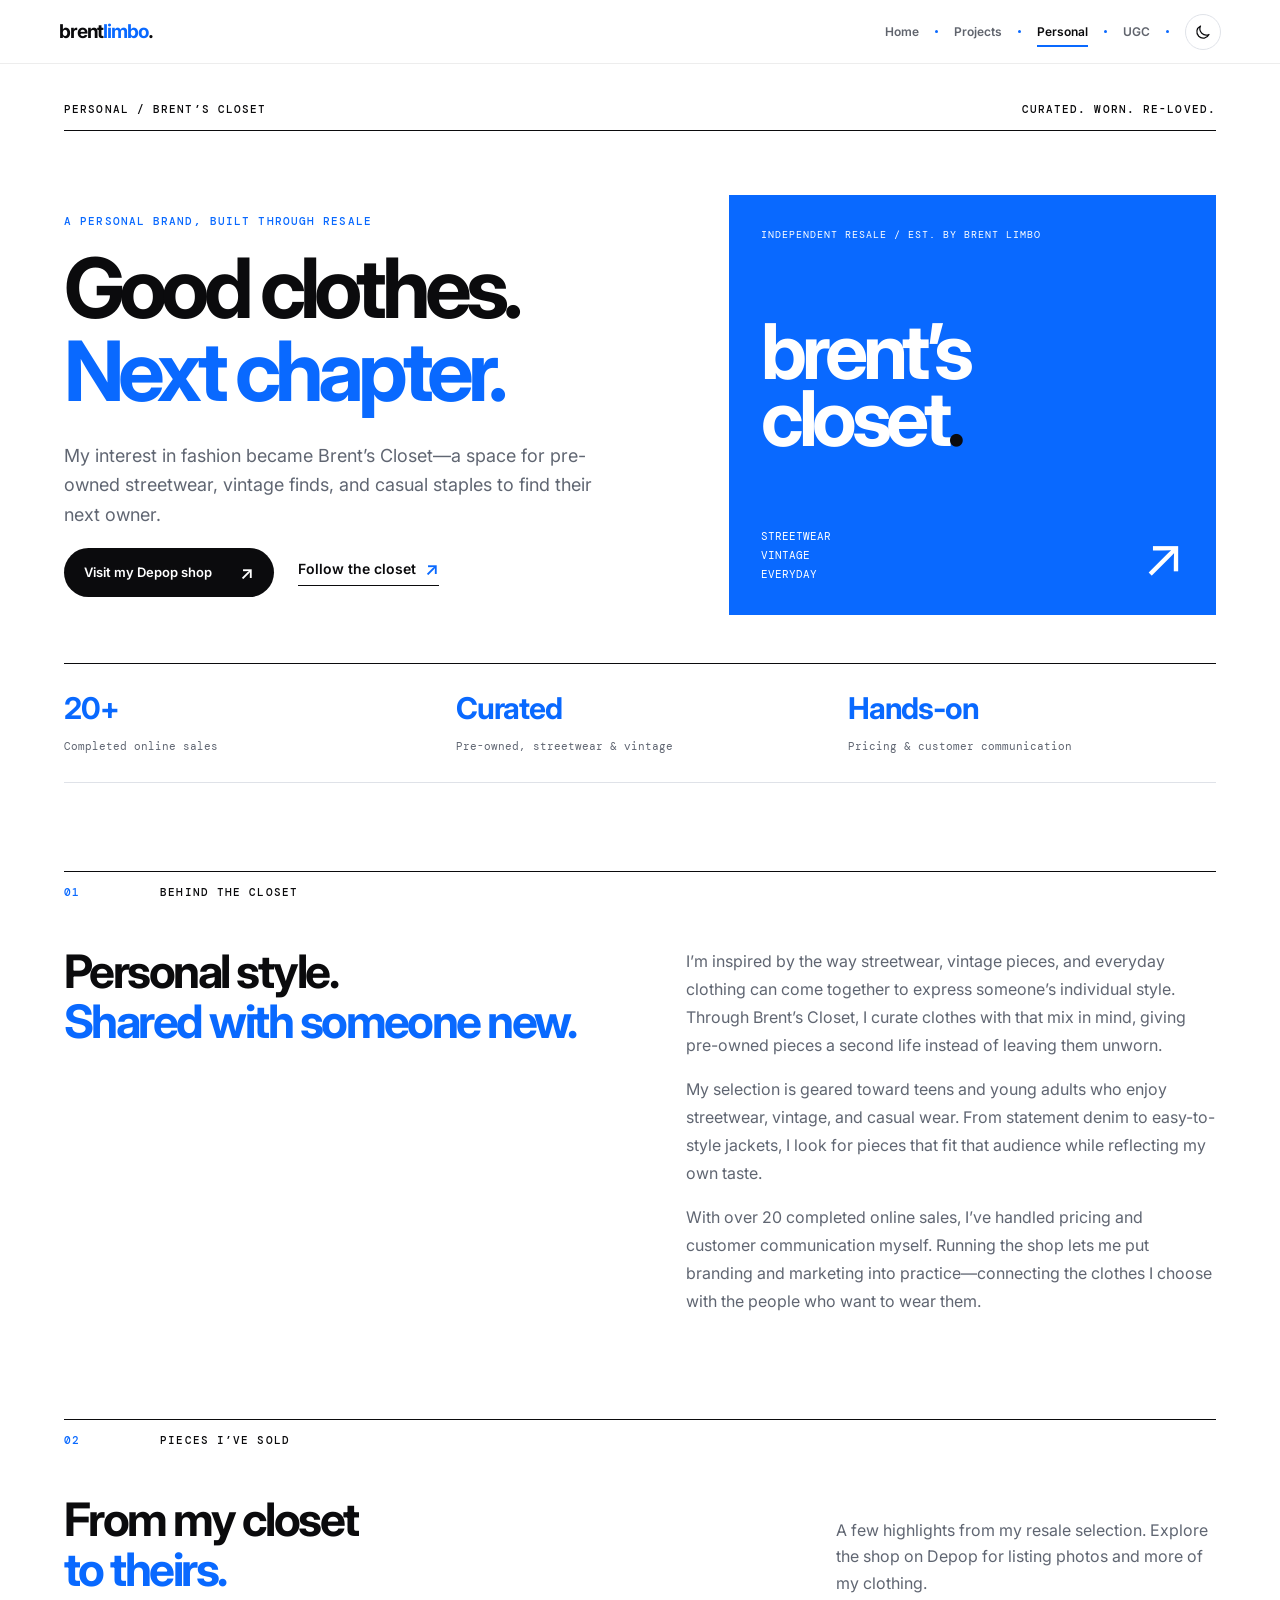
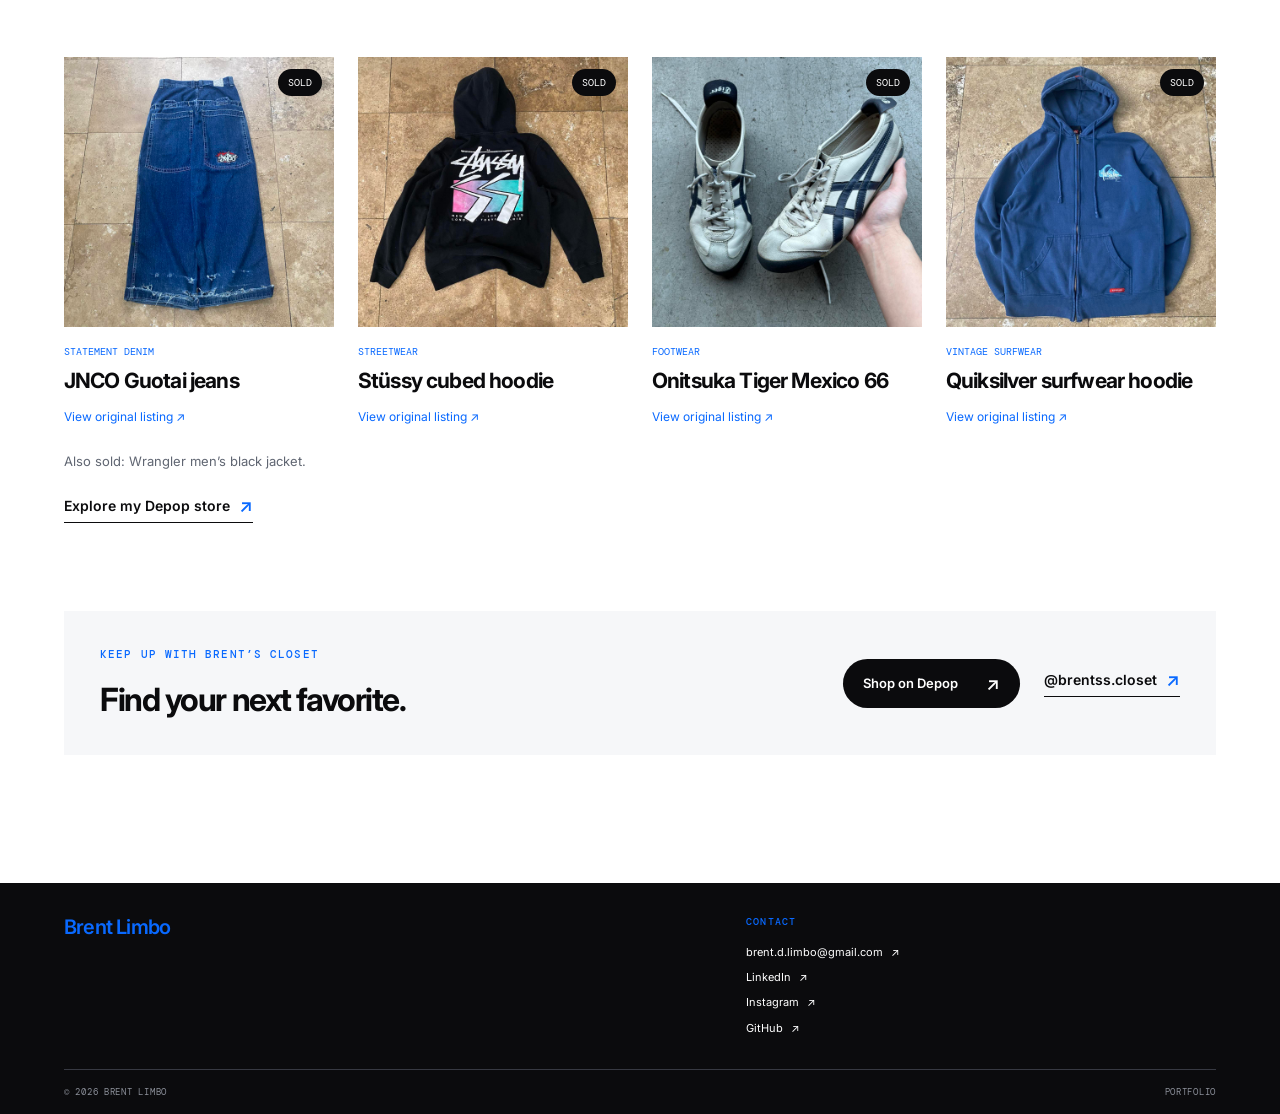
==== personal.html @ 292d1284 "Add Personal page showcasing Brents Closet resale brand" ====
<!doctype html>
<html lang="en">
<head>
<script src="theme.js"></script>
<meta charset="UTF-8" /><meta name="viewport" content="width=device-width, initial-scale=1.0" />
<title>Personal — Brent Limbo</title>
<meta name="description" content="Brent’s Closet: a personal resale brand curating pre-owned streetwear, vintage finds, and everyday clothing on Depop." />
<link rel="icon" type="image/png" href="assets/bl-icon-v2.png" />
<link rel="preconnect" href="https://fonts.googleapis.com" /><link rel="preconnect" href="https://fonts.gstatic.com" crossorigin />
<link href="https://fonts.googleapis.com/css2?family=DM+Mono:wght@400;500&family=Inter:wght@400;500;600;700;800&display=swap" rel="stylesheet" />
<link rel="stylesheet" href="styles.css?v=featured-projects-1" />
<link rel="stylesheet" href="personal.css?v=1" />
<link rel="stylesheet" href="theme.css?v=personal-nav-1" />
</head>
<body>
<header class="site-header"><a class="wordmark" href="index.html">brent<span>limbo</span>.</a><nav aria-label="Main navigation"><a href="index.html">Home</a><span class="nav-dot" aria-hidden="true"></span><a href="projects.html">Projects</a><span class="nav-dot" aria-hidden="true"></span><a class="active" aria-current="page" href="personal.html">Personal</a><span class="nav-dot" aria-hidden="true"></span><a href="ugc.html">UGC</a></nav><span class="nav-dot theme-separator" aria-hidden="true"></span><button class="theme-toggle" type="button" aria-label="Switch to dark mode" title="Switch to dark mode"><svg class="theme-moon" viewBox="0 0 24 24" aria-hidden="true"><path d="M20 15.3A8.5 8.5 0 0 1 8.7 4a8.5 8.5 0 1 0 11.3 11.3Z"/></svg><svg class="theme-sun" viewBox="0 0 24 24" aria-hidden="true"><circle cx="12" cy="12" r="4"/><path d="M12 2v2m0 16v2M2 12h2m16 0h2M5 5l1.4 1.4m11.2 11.2L19 19M5 19l1.4-1.4M17.6 6.4 19 5"/></svg></button></header>
<main>
<section class="closet-hero page-shell">
<div class="hero-topline"><span>Personal / Brent’s Closet</span><span>Curated. Worn. Re-loved.</span></div>
<div class="closet-intro">
<div><p class="eyebrow">A personal brand, built through resale</p><h1>Good clothes.<br /><em>Next chapter.</em></h1><p class="closet-lead">My interest in fashion became Brent’s Closet—a space for pre-owned streetwear, vintage finds, and casual staples to find their next owner.</p><div class="closet-actions"><a class="button" href="https://www.depop.com/brents_closet/" target="_blank" rel="noopener">Visit my Depop shop <span aria-hidden="true">↗︎</span></a><a class="text-link" href="https://www.instagram.com/brentss.closet/" target="_blank" rel="noopener">Follow the closet <span aria-hidden="true">↗︎</span></a></div></div>
<a class="closet-brand" href="https://www.depop.com/brents_closet/" target="_blank" rel="noopener" aria-label="Explore Brent’s Closet on Depop (opens in a new tab)"><span class="closet-label">Independent resale / Est. by Brent Limbo</span><strong>brent’s<br />closet<span>.</span></strong><div class="brand-bottom"><span>Streetwear<br />Vintage<br />Everyday</span><span class="brand-arrow" aria-hidden="true">↗︎</span></div></a>
</div>
<div class="closet-facts"><div><strong>20+</strong><span>Completed online sales</span></div><div><strong>Curated</strong><span>Pre-owned, streetwear &amp; vintage</span></div><div><strong>Hands-on</strong><span>Pricing &amp; customer communication</span></div></div>
</section>
<section class="closet-story page-shell">
<div class="section-label"><span>01</span> Behind the closet</div>
<div class="story-grid"><h2>Personal style.<br /><em>Shared with someone new.</em></h2><div><p>I’m inspired by the way streetwear, vintage pieces, and everyday clothing can come together to express someone’s individual style. Through Brent’s Closet, I curate clothes with that mix in mind, giving pre-owned pieces a second life instead of leaving them unworn.</p><p>My selection is geared toward teens and young adults who enjoy streetwear, vintage, and casual wear. From statement denim to easy-to-style jackets, I look for pieces that fit that audience while reflecting my own taste.</p><p>With over 20 completed online sales, I’ve handled pricing and customer communication myself. Running the shop lets me put branding and marketing into practice—connecting the clothes I choose with the people who want to wear them.</p></div></div>
</section>
<section class="closet-archive page-shell">
<div class="section-label"><span>02</span> Pieces I’ve sold</div>
<div class="archive-heading"><h2>From my closet<br /><em>to theirs.</em></h2><p>A few highlights from my resale selection. Explore the shop on Depop for listing photos and more of my clothing.</p></div>
<div class="sold-gallery">
<a class="sold-card" href="https://www.depop.com/products/brents_clouet-navy-and-red-jnco-guotai-890e/" target="_blank" rel="noopener"><div class="sold-photo"><img src="assets/personal/jnco.jpg" alt="JNCO Guotai jeans from my Depop listing" loading="lazy" width="1280" height="1280" /><span class="sold-tag">Sold</span></div><span class="home-category">Statement denim</span><h3>JNCO Guotai jeans</h3><span class="sold-view">View original listing ↗︎</span></a>
<a class="sold-card" href="https://www.depop.com/products/brents_closet-black-stussy-cubed-hoodie-fits/" target="_blank" rel="noopener"><div class="sold-photo"><img src="assets/personal/stussy.jpg" alt="Stüssy cubed hoodie from my Depop listing" loading="lazy" width="1280" height="1280" /><span class="sold-tag">Sold</span></div><span class="home-category">Streetwear</span><h3>Stüssy cubed hoodie</h3><span class="sold-view">View original listing ↗︎</span></a>
<a class="sold-card" href="https://www.depop.com/products/brentf_closet-vintage-y2k-90s-white-and-a766/" target="_blank" rel="noopener"><div class="sold-photo"><img src="assets/personal/onitsuka.jpg" alt="Onitsuka Tiger Mexico 66 from my Depop listing" loading="lazy" width="1280" height="1280" /><span class="sold-tag">Sold</span></div><span class="home-category">Footwear</span><h3>Onitsuka Tiger Mexico 66</h3><span class="sold-view">View original listing ↗︎</span></a>
<a class="sold-card" href="https://www.depop.com/products/brents_closet-vintage-surfwear-quicksliver-hoodie-super-5022/" target="_blank" rel="noopener"><div class="sold-photo"><img src="assets/personal/quiksilver.jpg" alt="Quiksilver surfwear hoodie from my Depop listing" loading="lazy" width="1280" height="1280" /><span class="sold-tag">Sold</span></div><span class="home-category">Vintage surfwear</span><h3>Quiksilver surfwear hoodie</h3><span class="sold-view">View original listing ↗︎</span></a>
</div>
<p class="archive-extra">Also sold: Wrangler men’s black jacket.</p>
<a class="text-link archive-link" href="https://www.depop.com/brents_closet/" target="_blank" rel="noopener">Explore my Depop store <span aria-hidden="true">↗︎</span></a>
</section>
<section class="closet-social page-shell"><div><p class="eyebrow">Keep up with Brent’s Closet</p><h2>Find your next favorite.</h2></div><div class="closet-actions"><a class="button" href="https://www.depop.com/brents_closet/" target="_blank" rel="noopener">Shop on Depop <span aria-hidden="true">↗︎</span></a><a class="text-link" href="https://www.instagram.com/brentss.closet/" target="_blank" rel="noopener">@brentss.closet <span aria-hidden="true">↗︎</span></a></div></section>
</main>
<footer id="contact" class="site-footer"><div class="page-shell footer-grid"><div><p class="footer-name">Brent Limbo</p></div><div class="footer-links"><h2 class="contact-heading">Contact</h2><a href="mailto:brent.d.limbo@gmail.com">brent.d.limbo@gmail.com <span>↗︎</span></a><a href="https://www.linkedin.com/in/brent-limbo-5539b5319/">LinkedIn <span>↗︎</span></a><a href="https://www.instagram.com/brent.3l/">Instagram <span>↗︎</span></a><a href="https://github.com/brentlimbo">GitHub <span>↗︎</span></a></div></div><div class="page-shell footer-bottom"><span>© 2026 Brent Limbo</span><span>Portfolio</span></div></footer>
<script src="script.js?v=header-4"></script>
</body>
</html>
---- styles.css ----
:root { --ink:#0b0b0d; --blue:#0969ff; --blue-deep:#063da6; --paper:#f6f7f9; --line:#dfe2e8; --muted:#606672; --mono:"DM Mono", monospace; --sans:Inter, Arial, sans-serif; }
* { box-sizing:border-box; } html { scroll-behavior:smooth; } body { margin:0; color:var(--ink); background:#fff; font-family:var(--sans); font-size:16px; } a { color:inherit; text-decoration:none; } .page-shell { width:min(1216px, calc(100% - 64px)); margin-inline:auto; }
.site-header { position:sticky; top:0; z-index:10; height:64px; padding-inline:clamp(28px,4.6vw,72px); display:flex; align-items:center; background:rgba(255,255,255,.9); backdrop-filter:blur(16px); border-bottom:1px solid rgba(11,11,13,.07); } .wordmark { font-size:19px; font-weight:700; letter-spacing:-1.1px; } .wordmark span { color:var(--blue); } nav { margin-left:auto; display:flex; gap:36px; } nav a { position:relative; font-size:12px; font-weight:600; color:#60646d; } nav a.active,nav a:hover { color:var(--ink); } nav a.active:after { content:""; position:absolute; height:2px; background:var(--blue); left:0; right:0; bottom:-8px; } .nav-contact { font-size:13px; font-weight:600; } .nav-contact span,.text-link span { color:var(--blue); font-size:18px; vertical-align:-1px; }
.hero { width:min(1440px, calc(100% - 128px)); display:grid; grid-template-columns:minmax(0,1fr) minmax(520px,620px); grid-template-rows:auto 1fr; column-gap:clamp(60px,7vw,120px); align-items:start; min-height:calc(100vh - 64px); padding-block:38px 54px; } .hero-topline { grid-column:1 / -1; display:flex; justify-content:space-between; padding-bottom:14px; border-bottom:1px solid var(--ink); color:var(--ink); font:500 11px/1.3 var(--mono); letter-spacing:.1em; text-transform:uppercase; } .hero-copy { padding-top:46px; } .eyebrow,.section-label { font:500 11px/1.3 var(--mono); letter-spacing:.1em; text-transform:uppercase; } .eyebrow { color:var(--blue); margin:0 0 18px; } h1,h2,h3,p { margin-top:0; } h1 { font-size:clamp(58px,8.1vw,116px); letter-spacing:-.085em; line-height:.9; margin-bottom:28px; } .hero h1 { font-size:clamp(66px,7vw,102px); margin-bottom:30px; } em { font-style:normal; color:var(--blue); } .hero-intro { max-width:510px; font-size:clamp(16px,1.25vw,18px); line-height:1.55; letter-spacing:-.025em; margin-bottom:30px; } .hero-links { display:flex; align-items:center; gap:30px; } .text-link { display:inline-flex; gap:9px; align-items:center; font-size:14px; font-weight:600; border-bottom:1px solid var(--ink); padding-bottom:6px; transition:color .2s,border .2s; } .text-link:hover { color:var(--blue); border-color:var(--blue); } .quiet-link { color:#666c77; font:500 10px var(--mono); text-transform:uppercase; letter-spacing:.09em; } .quiet-link span { font-size:15px; color:var(--blue); margin-left:4px; }
.portrait-placeholder { grid-column:2; grid-row:2; position:relative; width:100%; aspect-ratio:11 / 10; margin:46px 0 0; overflow:visible; background:#fff; box-shadow:none; } .portrait-placeholder img { width:100%; height:100%; object-fit:cover; object-position:center 44%; display:block; } .portrait-placeholder figcaption { display:block; margin-top:13px; padding:0; background:#fff; color:#666c77; font:10px/1.5 var(--mono); letter-spacing:.08em; text-transform:uppercase; }
.section { padding-block:128px; } .section-label { border-top:1px solid var(--ink); padding-top:13px; display:flex; gap:80px; margin-bottom:48px; } .section-label span { color:var(--blue); } .info-grid { display:grid; grid-template-columns:repeat(3,1fr); gap:24px; } .info-grid article { background:var(--paper); padding:32px; min-height:250px; transition:transform .3s,box-shadow .3s; } .info-grid article:hover { transform:translateY(-5px); box-shadow:0 16px 30px rgba(2,24,68,.08); } .metric { color:var(--blue); font:13px var(--mono); } .info-grid h2 { font-size:24px; letter-spacing:-.05em; margin:66px 0 10px; } .info-grid article>p:last-child { color:var(--muted); line-height:1.5; font-size:14px; }
.feature-tiles { display:grid; grid-template-columns:1fr 1fr; gap:16px; } .feature-tile { min-height:440px; padding:34px; position:relative; overflow:hidden; display:flex; flex-direction:column; color:#fff; transition:transform .35s,box-shadow .35s; } .feature-tile:hover { transform:scale(1.012); box-shadow:0 22px 40px rgba(2,24,68,.17); } .tile-projects { background:var(--ink); } .tile-projects:after { content:""; position:absolute; width:75%; aspect-ratio:1; background:var(--blue); border-radius:50%; filter:blur(4px); right:-20%; bottom:-45%; } .tile-ugc { background:var(--blue); } .tile-ugc:after { content:""; position:absolute; border:1px solid rgba(255,255,255,.4); width:67%; aspect-ratio:1; border-radius:50%; right:-8%; bottom:-18%; } .tile-kicker { font:11px var(--mono); letter-spacing:.1em; } .feature-tile h2 { font-size:clamp(48px,5vw,70px); letter-spacing:-.08em; margin:auto 0 14px; z-index:1; } .feature-tile p { max-width:230px; font-size:14px; line-height:1.45; z-index:1; } .circle-arrow { position:absolute; top:30px; right:30px; border:1px solid rgba(255,255,255,.6); height:42px; width:42px; display:grid; place-items:center; border-radius:50%; font-size:20px; }
.site-footer { margin-top:128px; background:var(--ink); color:#fff; padding:88px 0 24px; } .footer-grid { display:grid; grid-template-columns:1.4fr 1fr; gap:40px; } .site-footer .eyebrow { color:#80acff; } .site-footer h2 { font-size:clamp(40px,5vw,72px); line-height:.94; letter-spacing:-.07em; margin:0; } .footer-links { border-top:1px solid #373942; } .footer-links a { display:flex; justify-content:space-between; align-items:center; padding:17px 0; border-bottom:1px solid #373942; font-size:14px; transition:color .2s; } .footer-links a:hover { color:#80acff; } .footer-bottom { margin-top:72px; padding-top:18px; border-top:1px solid #373942; color:#8c909a; display:flex; justify-content:space-between; font:10px var(--mono); text-transform:uppercase; letter-spacing:.08em; }
/* Projects page */ .page-intro { padding:120px 0 90px; max-width:1216px; } .page-intro h1 { margin-bottom:30px; } .page-intro>p:last-child { max-width:510px; font-size:19px; line-height:1.5; color:var(--muted); letter-spacing:-.025em; } .projects-section { padding-bottom:120px; } .project-grid { display:grid; grid-template-columns:1fr 1fr; gap:54px 22px; } .project-card.wide-card { grid-column:1/-1; } .project-image { min-height:390px; display:flex; flex-direction:column; position:relative; overflow:hidden; padding:26px; color:#fff; transition:transform .4s; } .project-card:hover .project-image { transform:scale(1.015); } .project-image span { font:11px var(--mono); letter-spacing:.1em; } .project-image strong { font-size:clamp(38px,4vw,67px); letter-spacing:-.08em; line-height:.85; margin:auto 0 0; } .project-image i { position:absolute; top:26px; right:26px; font-style:normal; font-size:30px; } .image-blue { background:linear-gradient(135deg,#0455e5,#00a1fc); } .image-blue:after { content:""; position:absolute; width:58%; aspect-ratio:1; border-radius:50%; border:1px solid rgba(255,255,255,.4); right:7%; top:15%; } .image-dark { background:#111217; } .image-dark:after { content:""; position:absolute; height:260px; width:50%; background:var(--blue); transform:rotate(28deg); right:15%; top:14%; } .image-paper { background:#e9e4dc; color:var(--ink); } .image-paper:after { content:""; position:absolute; width:130%; height:40%; background:var(--blue); bottom:18%; left:-12%; transform:rotate(-11deg); } .project-image>* { z-index:1; } .project-meta { display:flex; justify-content:space-between; gap:25px; padding-top:18px; } .project-meta h2 { margin-bottom:8px; font-size:21px; letter-spacing:-.045em; } .project-meta p { color:var(--muted); font-size:14px; line-height:1.5; max-width:510px; margin-bottom:0; } .project-meta .text-link { white-space:nowrap; align-self:start; }
.academic-section { background:var(--paper); padding:110px 0; } .academic-list { border-top:1px solid var(--ink); } .academic-list article { display:grid; grid-template-columns:60px 1.1fr 1fr 30px; gap:20px; align-items:center; padding:28px 0; border-bottom:1px solid #c8ccd5; transition:padding .25s,color .25s; } .academic-list article:hover { padding-inline:12px; color:var(--blue); } .academic-list span,.academic-list p { font:11px var(--mono); letter-spacing:.03em; } .academic-list h2 { font-size:18px; letter-spacing:-.04em; margin:0 0 6px; } .academic-list div p { color:var(--muted); margin:0; } .academic-list>article>p { font-family:var(--sans); font-size:13px; line-height:1.4; margin:0; } .academic-list a { font-size:24px; text-align:right; }
/* UGC page */ .ugc-hero { display:grid; grid-template-columns:1fr 1fr; gap:50px; padding:125px 0 120px; background:radial-gradient(circle at 78% 45%,#dceaff 0,transparent 28%); } .ugc-intro { align-self:end; padding-bottom:18px; } .ugc-intro p { font-size:clamp(20px,2vw,29px); letter-spacing:-.045em; line-height:1.3; max-width:505px; } .button { display:inline-flex; align-items:center; gap:28px; background:var(--ink); color:#fff; border-radius:999px; padding:14px 20px; font-size:13px; font-weight:600; margin-top:20px; transition:background .2s,transform .2s; } .button:hover { background:var(--blue); transform:translateY(-2px); } .button span { font-size:18px; } .creator-about { display:grid; grid-template-columns:1.1fr 1fr; gap:10%; padding:105px 0; } .creator-copy h2 { font-size:clamp(39px,4.4vw,65px); line-height:.97; letter-spacing:-.07em; margin:22px 0 28px; } .creator-copy>p:last-child { font-size:16px; color:var(--muted); max-width:500px; line-height:1.6; } .creator-values { border-top:1px solid var(--ink); } .creator-values div { display:grid; grid-template-columns:45px 1fr 1.3fr; gap:15px; align-items:baseline; padding:22px 0; border-bottom:1px solid var(--line); } .creator-values span { color:var(--blue); font:11px var(--mono); } .creator-values h3 { font-size:18px; letter-spacing:-.04em; margin:0; } .creator-values p { font-size:13px; line-height:1.4; color:var(--muted); margin:0; }.social-band { background:var(--blue); color:#fff; padding:78px 0; } .social-band .eyebrow { color:#cfe0ff; } .social-inner { display:flex; justify-content:space-between; align-items:center; gap:40px; } .social-band h2 { font-size:clamp(39px,5vw,70px); line-height:.9; letter-spacing:-.08em; margin:0; } .social-band em { color:#fff; } .instagram-link { min-width:min(100%,405px); background:#fff; color:var(--ink); display:flex; align-items:center; gap:17px; padding:16px; transition:transform .25s; } .instagram-link:hover { transform:translateY(-4px); } .instagram-link small { display:block; color:var(--muted); font:10px var(--mono); text-transform:uppercase; margin-bottom:5px; } .instagram-link b { margin-left:auto; color:var(--blue); font-size:22px; }.instagram-icon { height:39px;width:39px;border:2px solid var(--ink);border-radius:11px;position:relative; }.instagram-icon:before { content:""; position:absolute; width:12px;height:12px; border:2px solid var(--ink);border-radius:50%;left:11px;top:11px; }.instagram-icon:after { content:""; position:absolute; width:4px;height:4px;background:var(--ink);border-radius:50%;right:6px;top:6px; }.video-section { padding-top:122px; }.video-note { color:var(--muted); font-size:14px; margin:-25px 0 36px 140px; }.video-grid { display:grid; grid-template-columns:repeat(3,1fr); gap:17px; }.video-card { min-height:370px; position:relative; color:#fff; padding:20px; display:flex; flex-direction:column; overflow:hidden; transition:transform .3s, box-shadow .3s; }.video-card:hover { transform:translateY(-7px); box-shadow:0 17px 27px rgba(1,28,84,.2); }.video-card>span { font:11px var(--mono); }.video-card p { margin-top:auto; font-size:14px; }.video-one { background:linear-gradient(145deg,#033dbe,#00a3ed); }.video-two { background:linear-gradient(145deg,#0b0c10 15%,#535862); }.video-three { background:linear-gradient(145deg,#2463e8,#92bbff); }.video-card:after { content:""; position:absolute; width:150%;height:43%; background:rgba(255,255,255,.2); transform:rotate(-42deg); left:-36%;bottom:-2%; }.play { position:absolute; top:50%;left:50%; transform:translate(-50%,-50%); width:58px;height:58px;border-radius:50%;border:1px solid #fff;display:grid;place-items:center;padding-left:3px; }.video-card>* { z-index:1; }
/* Additional info: full group photo on the left, compact cards on the right. */
.info-layout { display:grid; grid-template-columns:minmax(0,1.1fr) minmax(0,1fr); gap:28px; align-items:center; }
.info-photo { margin:0; }
.info-photo img { display:block; width:100%; height:auto; border-radius:2px; }
.info-section .info-grid { grid-template-columns:1fr; gap:14px; }
.info-section .info-grid article { min-height:0; padding:24px 28px; display:grid; grid-template-columns:28px minmax(0,1fr); column-gap:16px; }
.info-section .info-grid .metric { grid-column:1; grid-row:1 / 3; margin:4px 0 0; }
.info-section .info-grid h2 { grid-column:2; margin:0 0 9px; font-size:22px; }
.info-section .info-grid article>p:last-child { grid-column:2; margin:0; line-height:1.6; }
@media (max-width:850px) { .info-layout { grid-template-columns:1fr; gap:24px; } .info-photo { max-width:600px; width:100%; margin-inline:auto; } }
/* Shared contact footer. */
.site-footer#contact { padding:32px 0 16px; }
.site-footer .footer-grid { gap:24px; }
.site-footer .footer-links a { justify-content:flex-start; gap:8px; width:fit-content; padding:5px 0; min-height:24px; border-bottom:0; font-size:11px; line-height:1.4; }
.site-footer .footer-bottom { margin-top:28px; padding-top:16px; font-size:9px; }
.site-footer h2.contact-heading { padding-bottom:12px; }
.footer-name { color:var(--blue); margin:0; font-size:20px; font-weight:600; letter-spacing:-.04em; line-height:1.2; }
.site-footer .contact-heading { color:var(--blue); font:500 10px/1.3 var(--mono); letter-spacing:.12em; text-transform:uppercase; margin:0; padding-bottom:12px; border-bottom:0; }
@media (max-width:720px) { .site-footer .footer-links a { min-height:36px; font-size:12px; } }
.footer-contact { min-width:0; }
.site-footer .footer-links { border-top:0; }
/* Photography uses uncropped images inside a consistent gallery frame. */
.photography-heading { display:flex; align-items:baseline; justify-content:space-between; gap:24px; margin-bottom:40px; }
.photography-heading h2 { font-size:clamp(36px,4.5vw,64px); letter-spacing:-.06em; line-height:1.05; margin:0; }
.photography-heading p { font-size:14px; color:var(--muted); line-height:1.6; margin:0; }
.photography-grid { display:grid; grid-template-columns:repeat(3,minmax(0,1fr)); gap:40px 24px; }
.photography-grid figure { margin:0; min-width:0; }
.photography-grid .photo-frame { display:flex; align-items:center; justify-content:center; aspect-ratio:3 / 4; background:var(--paper); }
.photography-grid img { display:block; width:100%; height:100%; object-fit:contain; }
.photography-grid figcaption { margin-top:13px; font:10px/1.6 var(--mono); letter-spacing:.06em; text-transform:uppercase; color:var(--muted); }
@media (max-width:900px) { .photography-grid { grid-template-columns:repeat(2,minmax(0,1fr)); } .photography-heading { flex-direction:column; gap:16px; } }
@media (max-width:540px) { .photography-grid { grid-template-columns:1fr; gap:32px; } .photography-grid .photo-frame { aspect-ratio:auto; background:transparent; } .photography-grid img { height:auto; } }
/* One shared content width keeps section rules aligned on every page. */
:root { --content-width:min(1440px, calc(100% - 128px)); }
.page-shell.page-shell { width:var(--content-width); max-width:1440px; }
.info-photo figcaption { margin-top:13px; color:#666c77; background:#fff; font:10px/1.5 var(--mono); letter-spacing:.08em; text-transform:uppercase; }
.work-heading { display:flex; align-items:flex-end; justify-content:space-between; gap:32px; margin:0 0 48px; }
.work-heading h2 { position:relative; font-size:clamp(56px,7.5vw,108px); line-height:.96; letter-spacing:-.075em; margin:0; padding-right:90px; }
.work-heading h2>span { position:absolute; right:0; bottom:0; color:var(--blue); font-weight:400; }
.work-heading>.text-link { flex-shrink:0; margin-bottom:8px; }
.work-previews { display:grid; grid-template-columns:repeat(3,minmax(0,1fr)); gap:24px; }
.work-preview { min-width:0; display:block; }
.preview-art { position:relative; isolation:isolate; overflow:hidden; aspect-ratio:4 / 3; padding:24px; display:flex; flex-direction:column; justify-content:space-between; transition:transform .3s,box-shadow .3s; }
.preview-art>span:first-child { font:10px var(--mono); letter-spacing:.08em; }
.preview-art strong { font-size:clamp(80px,11vw,160px); letter-spacing:-.09em; line-height:.8; }
.preview-art:after { content:""; position:absolute; z-index:-1; width:75%; aspect-ratio:1; border:1px solid currentColor; opacity:.22; border-radius:50%; right:-20%; bottom:-22%; }
.preview-arrow { position:absolute; right:24px; bottom:24px; font-size:28px; }
.preview-blue { background:var(--blue); color:#fff; }
.preview-black { background:var(--ink); color:#fff; }
.preview-light { background:#eaf1ff; color:var(--blue); }
.work-preview h3 { font-size:23px; letter-spacing:-.04em; margin:22px 0 10px; }
.work-preview p { color:var(--muted); font-size:14px; line-height:1.6; max-width:340px; margin-bottom:18px; }
.preview-link { color:var(--blue); font-size:13px; font-weight:600; }
.work-preview:hover .preview-art,.work-preview:focus-visible .preview-art { transform:translateY(-5px); box-shadow:0 16px 30px rgba(2,24,68,.12); }
.creator-banner { display:flex; align-items:center; justify-content:space-between; gap:32px; padding:48px 40px; margin-top:58px; background:var(--blue); color:#fff; transition:background .25s; }
.creator-banner h3 { font-size:clamp(34px,4.2vw,62px); line-height:1.05; letter-spacing:-.055em; margin:18px 0 18px; }
.creator-banner h3>span { white-space:nowrap; }
.creator-banner p { max-width:560px; margin:0; font-size:16px; line-height:1.5; }
.creator-banner-link { display:inline-flex; align-items:center; gap:20px; font-size:14px; font-weight:600; flex-shrink:0; background:#fff; color:#064ab8; padding:17px 24px; border-radius:999px; transition:transform .25s,box-shadow .25s; }
.creator-banner-link>span { font-size:22px; }
.creator-banner:hover { background:#075ce0; }
.creator-banner:hover .creator-banner-link { transform:translateY(-3px); box-shadow:0 8px 22px rgba(0,0,0,.15); }
.creator-banner:focus-visible { outline:3px solid var(--ink); outline-offset:5px; }
@media (min-width:721px) and (max-width:1050px) { .creator-banner { flex-direction:column; align-items:flex-start; } }
@media (min-width:721px) and (max-width:1050px) { :root { --content-width:min(100% - 80px, 900px); } }
@media (max-width:720px) { :root { --content-width:calc(100% - 40px); } .work-heading { align-items:flex-start; flex-direction:column; gap:24px; margin-bottom:32px; } .work-heading h2 { padding-right:60px; } .work-previews { grid-template-columns:1fr; gap:38px; } .preview-art strong { font-size:120px; } .creator-banner { flex-direction:column; align-items:flex-start; padding:28px; } }
.reveal { opacity:0; transform:translateY(22px); transition:opacity .7s ease,transform .7s ease; }.reveal.visible { opacity:1; transform:none; }
@media (prefers-reduced-motion:reduce) { *,*:before,*:after { scroll-behavior:auto!important; transition:none!important; } .reveal { opacity:1; transform:none; } }
@media (min-width:721px) and (max-width:1050px) { .hero { width:min(100% - 80px, 900px); grid-template-columns:minmax(0,1fr) minmax(360px,440px); column-gap:42px; } }
@media (max-width:720px) { .page-shell { width:min(100% - 40px, 1216px); }.site-header { height:60px; padding-inline:20px; }.wordmark { font-size:16px; } nav { gap:16px; } nav a,.nav-contact { font-size:12px; }.nav-contact { display:none; }.hero,.ugc-hero { width:min(100% - 40px, 1216px); grid-template-columns:1fr; grid-template-rows:auto auto auto; min-height:auto; padding-block:28px 72px; gap:0; }.hero-topline { grid-column:auto; font-size:9px; }.hero-topline span:last-child { display:none; }.hero-copy { padding-top:35px; }.hero h1 { margin-bottom:24px; }.hero-links { gap:20px; }.portrait-placeholder { grid-column:auto; grid-row:auto; width:100%; aspect-ratio:4 / 3; margin-top:42px; }.portrait-placeholder img { object-position:center; }.section { padding-block:78px; }.section-label { gap:31px; margin-bottom:30px; }.info-grid,.feature-tiles,.creator-about { grid-template-columns:1fr; }.info-grid { gap:12px; }.info-grid article { min-height:195px; }.info-grid h2 { margin-top:35px; }.feature-tile { min-height:315px; }.site-footer { margin-top:78px; padding-top:62px; }.footer-grid { grid-template-columns:1fr; }.footer-bottom { margin-top:46px; }.page-intro { padding:72px 0 65px; }.projects-section { padding-bottom:72px; }.project-grid { grid-template-columns:1fr; gap:42px; }.project-image { min-height:270px; }.academic-section { padding:70px 0; }.academic-list article { grid-template-columns:30px 1fr 20px; }.academic-list>article>p { display:none; }.ugc-hero { padding-top:80px; }.ugc-intro { padding:0; }.creator-about { padding:70px 0; gap:48px; }.creator-values div { grid-template-columns:30px 1fr; }.creator-values p { grid-column:2; }.social-inner { display:block; }.social-band h2 { margin-bottom:35px; }.video-section { padding-top:75px; }.video-note { margin:-11px 0 26px 0; }.video-grid { grid-template-columns:1fr; gap:12px; }.video-card { min-height:330px; } }
---- personal.css ----
.closet-hero { padding-top:38px; }
.closet-intro { display:grid; grid-template-columns:1.2fr 1fr; gap:7%; align-items:center; padding:64px 0 48px; }
.closet-intro h1 { font-size:clamp(56px,6.5vw,96px); letter-spacing:-.07em; line-height:1; }
.closet-lead { max-width:560px; color:var(--muted); font-size:18px; line-height:1.65; }
.closet-actions { display:flex; align-items:center; gap:24px; flex-wrap:wrap; }
.closet-actions .button { margin:0; }
.closet-brand { display:flex; flex-direction:column; justify-content:space-between; min-height:420px; padding:32px; background:#0969ff; color:#fff; }
.closet-label { font:10px/1.6 var(--mono); text-transform:uppercase; letter-spacing:.1em; }
.closet-brand strong { font-size:clamp(60px,6vw,90px); line-height:.88; letter-spacing:-.07em; padding:42px 0; }
.closet-brand strong span { color:#0b0b0d; }
.brand-bottom { display:flex; justify-content:space-between; align-items:end; font:11px/1.7 var(--mono); text-transform:uppercase; }
.brand-arrow { font:56px/1 var(--sans); }
.closet-brand:hover .brand-arrow { transform:translate(3px,-3px); }
.closet-facts { display:grid; grid-template-columns:repeat(3,1fr); border-top:1px solid var(--ink); border-bottom:1px solid var(--line); padding:26px 0; gap:24px; }
.closet-facts strong { display:block; color:var(--blue); font-size:30px; letter-spacing:-.04em; margin-bottom:8px; }
.closet-facts span { color:var(--muted); font:11px/1.6 var(--mono); }
.closet-story,.closet-archive { padding-top:88px; }
.story-grid { display:grid; grid-template-columns:1fr 1fr; gap:8%; }
.story-grid h2,.archive-heading h2 { font-size:clamp(34px,3.6vw,52px); letter-spacing:-.055em; line-height:1.08; }
.story-grid p { color:var(--muted); line-height:1.75; font-size:16px; }
.archive-heading { display:flex; justify-content:space-between; align-items:center; gap:48px; margin-bottom:24px; }
.archive-heading p { max-width:380px; line-height:1.65; color:var(--muted); }
.sold-gallery { display:grid; grid-template-columns:repeat(4,minmax(0,1fr)); gap:24px; }
.sold-photo { position:relative; aspect-ratio:1; overflow:hidden; background:var(--paper); }
.sold-photo img { display:block; width:100%; height:100%; object-fit:contain; transition:transform .25s; }
.sold-photo .sold-tag { position:absolute; top:12px; right:12px; background:#0b0b0d; color:white; border:0; }
.sold-card .home-category { display:block; margin:18px 0 10px; color:var(--blue); font:10px var(--mono); text-transform:uppercase; }
.sold-card h3 { font-size:21px; line-height:1.2; letter-spacing:-.04em; margin-bottom:12px; }
.sold-view { font-size:12px; color:var(--blue); }
.sold-card:hover img { transform:scale(1.035); }
.sold-card:focus-visible { outline:2px solid var(--blue); outline-offset:5px; }
.archive-extra { margin:28px 0 0; color:var(--muted); font-size:13px; }
@media(max-width:900px) { .sold-gallery { grid-template-columns:repeat(2,minmax(0,1fr)); gap:28px 18px; } }
@media(max-width:480px) { .sold-gallery { grid-template-columns:1fr; } }
@media(prefers-reduced-motion:reduce) { .sold-card:hover img { transform:none; } }
.sold-item { display:grid; grid-template-columns:48px 1fr 180px 56px; gap:20px; align-items:center; padding:26px 0; border-bottom:1px solid var(--line); }
.item-number { font:11px var(--mono); color:var(--blue); }
.sold-item h3 { font-size:24px; letter-spacing:-.04em; margin:0; }
.item-category { font-size:12px; color:var(--muted); }
.sold-tag { font:10px var(--mono); text-transform:uppercase; border:1px solid var(--line); border-radius:20px; padding:7px 10px; text-align:center; }
.archive-link { margin-top:26px; }
.closet-social { margin-top:88px; padding:36px; background:var(--paper); display:flex; justify-content:space-between; align-items:center; gap:32px; }
.closet-social h2 { font-size:32px; letter-spacing:-.045em; margin:0; }
.closet-brand:focus-visible,.closet-actions a:focus-visible,.archive-link:focus-visible { outline:2px solid var(--blue); outline-offset:5px; }
@media(max-width:900px) { .closet-intro { grid-template-columns:1fr; gap:36px; } .closet-brand { min-height:340px; } .closet-brand strong { font-size:76px; } .story-grid { grid-template-columns:1fr; gap:16px; } .closet-social { flex-direction:column; align-items:flex-start; } }
@media(max-width:600px) { .closet-hero .hero-topline { font-size:9px; gap:16px; } .closet-intro { padding-top:40px; } .closet-lead { font-size:16px; } .closet-facts { grid-template-columns:1fr; gap:20px; } .closet-facts strong { font-size:25px; } .closet-story,.closet-archive { padding-top:56px; } .archive-heading { display:block; } .sold-item { grid-template-columns:25px 1fr 56px; gap:12px; padding:20px 0; } .sold-item h3 { font-size:20px; } .item-category { grid-column:2; } .sold-tag { grid-column:3; grid-row:1; } .closet-social { padding:24px; margin-top:56px; } }
---- theme.css ----
/* Theme overrides keep the blue feature panels and photography consistent. */
:root { color-scheme:light; }
.theme-toggle svg { width:18px; height:18px; fill:none; stroke:currentColor; stroke-width:1.6; stroke-linecap:round; stroke-linejoin:round; }
.theme-toggle .theme-sun { display:none; }
html[data-theme="dark"] .theme-toggle .theme-moon { display:none; }
html[data-theme="dark"] .theme-toggle .theme-sun { display:block; }
.theme-toggle { display:grid; place-items:center; width:36px; height:36px; flex-shrink:0; margin-left:24px; padding:0; border:1px solid var(--line); border-radius:50%; background:transparent; color:var(--ink); cursor:pointer; font:22px/1 Arial,sans-serif; }
.theme-toggle:hover { background:var(--paper); }
.theme-toggle:focus-visible { outline:2px solid var(--blue); outline-offset:4px; }
html[data-theme="dark"] { color-scheme:dark; --ink:#f5f5f7; --paper:#1b1d22; --line:#363943; --muted:#b1b6c1; --blue:#73a6ff; }
html[data-theme="dark"] body { background:#101114; }
html[data-theme="dark"] .site-header { background:rgba(16,17,20,.92); border-bottom-color:var(--line); }
html[data-theme="dark"] nav a { color:var(--muted); }
html[data-theme="dark"] nav a.active,html[data-theme="dark"] nav a:hover { color:var(--ink); }
html[data-theme="dark"] .hero-topline { color:var(--ink); }
html[data-theme="dark"] .portrait-placeholder,html[data-theme="dark"] .portrait-placeholder figcaption,html[data-theme="dark"] .info-photo figcaption { background:transparent; }
html[data-theme="dark"] .portrait-placeholder figcaption,html[data-theme="dark"] .info-photo figcaption,html[data-theme="dark"] .quiet-link { color:var(--muted); }
html[data-theme="dark"] .site-footer,html[data-theme="dark"] .preview-black,html[data-theme="dark"] .tile-projects { background:#08090b; }
html[data-theme="dark"] .creator-banner,html[data-theme="dark"] .social-band,html[data-theme="dark"] .tile-ugc,html[data-theme="dark"] .preview-blue { background:#075ce0; }
html[data-theme="dark"] .creator-banner:hover { background:#064fc4; }
html[data-theme="dark"] .preview-light { background:#182c4d; }
html[data-theme="dark"] .image-paper { color:#0b0b0d; }
html[data-theme="dark"] .ugc-hero { background:radial-gradient(circle at 78% 45%,#182c4d 0,transparent 32%); }
html[data-theme="dark"] .instagram-link { background:var(--paper); color:var(--ink); }
html[data-theme="dark"] .button { background:#075ce0; }
html[data-theme="dark"] .academic-list article { border-bottom-color:var(--line); }
@media (max-width:720px) { .theme-toggle { margin-left:12px; width:32px; height:32px; font-size:20px; } }
@media (max-width:360px) { .site-header { padding-inline:12px; } nav { gap:12px; } }
/* Real decorative elements keep separators identical on every page. */
/* Keep all four page links and the theme control available on narrow screens. */
@media (max-width:480px) {
  .site-header { height:auto; min-height:86px; flex-wrap:wrap; padding:12px 20px; gap:14px 0; }
  .site-header .wordmark { flex-basis:100%; }
  .site-header nav { margin-left:0; flex:1; justify-content:space-between; }
}
.site-header nav { align-items:center; gap:16px; }
.nav-dot { display:block; flex:0 0 3px; width:3px; height:3px; border-radius:50%; background:var(--blue); }
.theme-separator { margin-left:16px; }
.theme-toggle { margin-left:16px; }
@media (max-width:720px) {
  .site-header nav { gap:8px; }
  .theme-separator { margin-left:8px; }
  .theme-toggle { margin-left:8px; }
}
@media (max-width:360px) {
  .site-header nav { gap:6px; }
  .theme-separator { margin-left:6px; }
  .theme-toggle { margin-left:6px; }
}
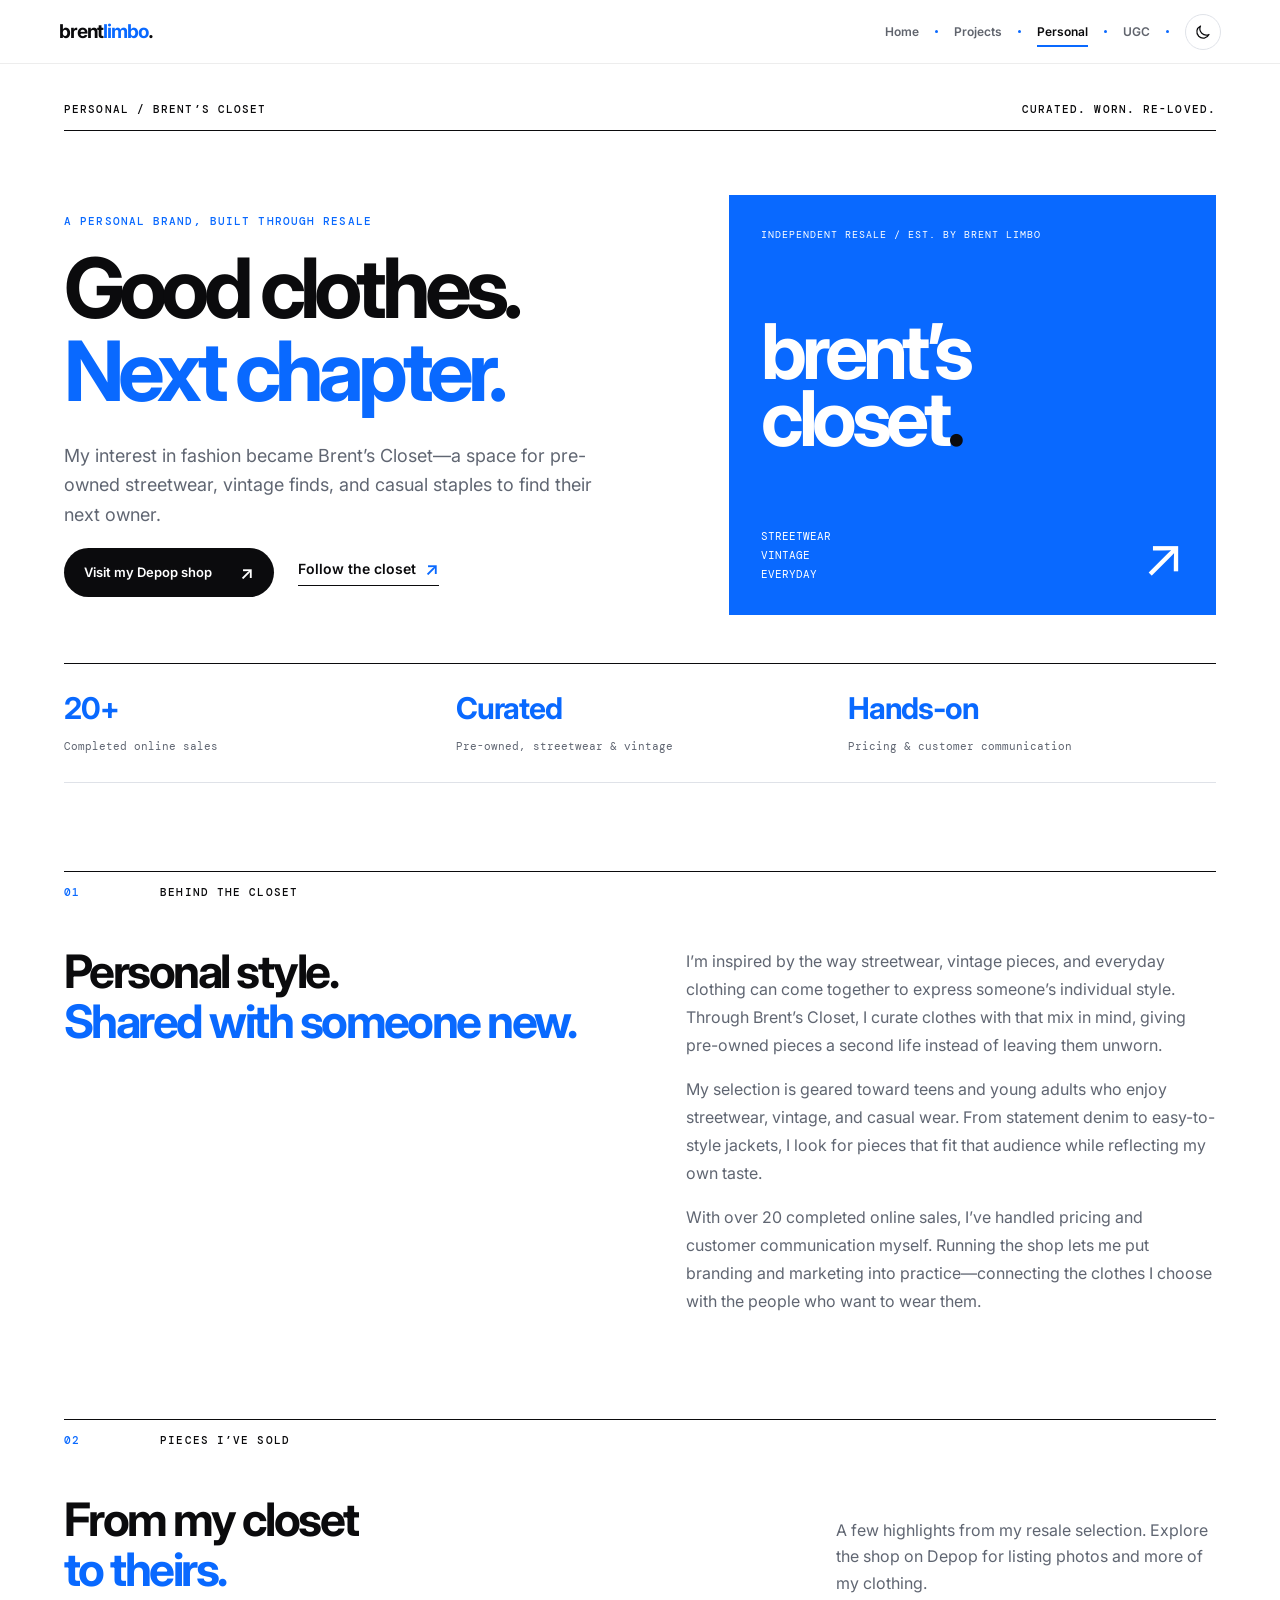
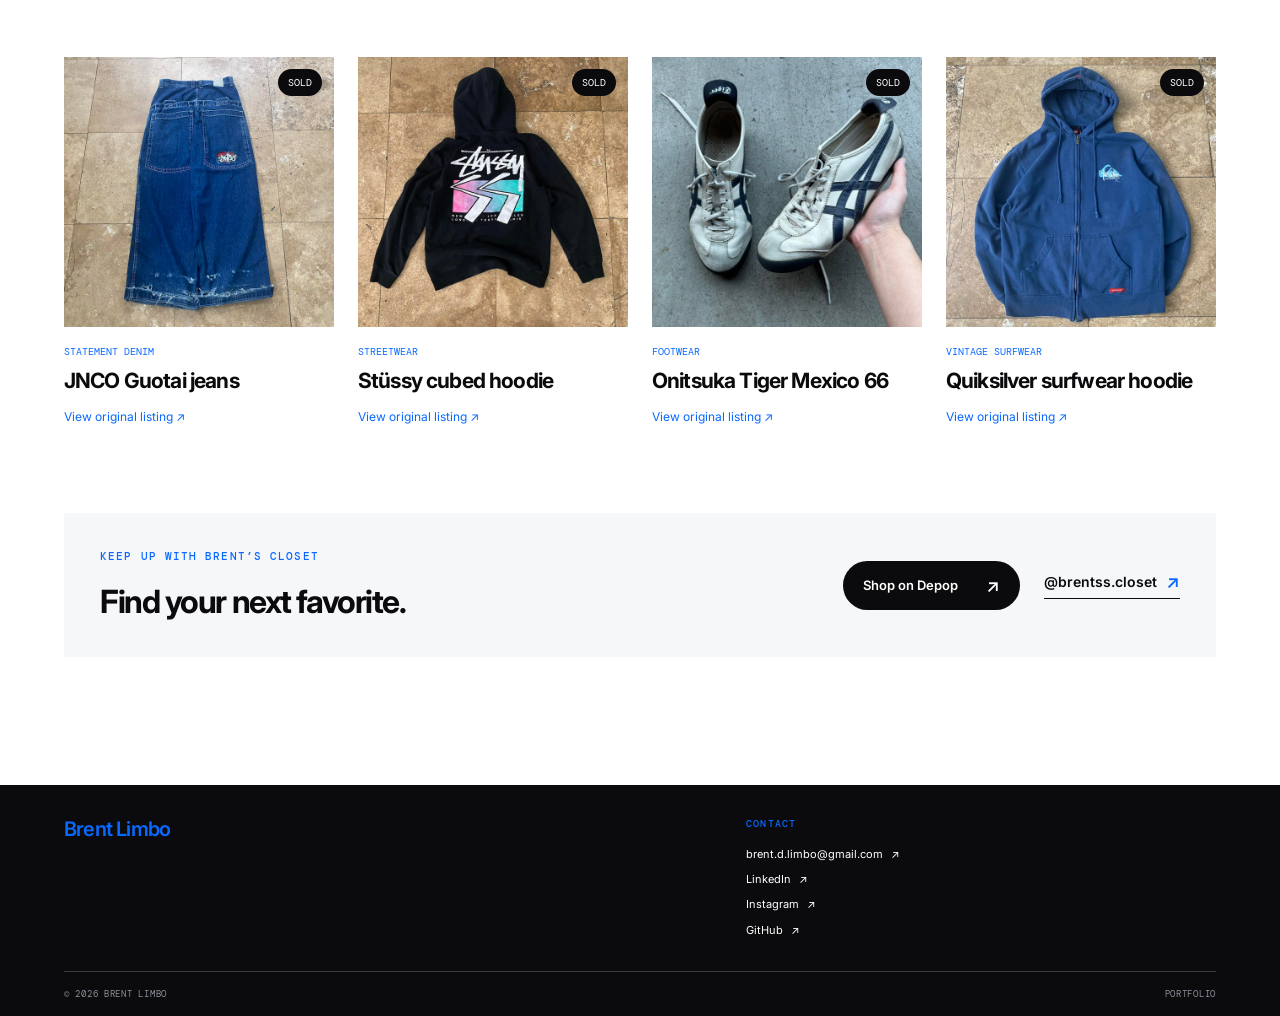
==== commit aa9be188: "Remove redundant note and shop link below sold gallery" ====
--- a/personal.html
+++ b/personal.html
@@ -36,8 +36,6 @@
 <a class="sold-card" href="https://www.depop.com/products/brentf_closet-vintage-y2k-90s-white-and-a766/" target="_blank" rel="noopener"><div class="sold-photo"><img src="assets/personal/onitsuka.jpg" alt="Onitsuka Tiger Mexico 66 from my Depop listing" loading="lazy" width="1280" height="1280" /><span class="sold-tag">Sold</span></div><span class="home-category">Footwear</span><h3>Onitsuka Tiger Mexico 66</h3><span class="sold-view">View original listing ↗︎</span></a>
 <a class="sold-card" href="https://www.depop.com/products/brents_closet-vintage-surfwear-quicksliver-hoodie-super-5022/" target="_blank" rel="noopener"><div class="sold-photo"><img src="assets/personal/quiksilver.jpg" alt="Quiksilver surfwear hoodie from my Depop listing" loading="lazy" width="1280" height="1280" /><span class="sold-tag">Sold</span></div><span class="home-category">Vintage surfwear</span><h3>Quiksilver surfwear hoodie</h3><span class="sold-view">View original listing ↗︎</span></a>
 </div>
-<p class="archive-extra">Also sold: Wrangler men’s black jacket.</p>
-<a class="text-link archive-link" href="https://www.depop.com/brents_closet/" target="_blank" rel="noopener">Explore my Depop store <span aria-hidden="true">↗︎</span></a>
 </section>
 <section class="closet-social page-shell"><div><p class="eyebrow">Keep up with Brent’s Closet</p><h2>Find your next favorite.</h2></div><div class="closet-actions"><a class="button" href="https://www.depop.com/brents_closet/" target="_blank" rel="noopener">Shop on Depop <span aria-hidden="true">↗︎</span></a><a class="text-link" href="https://www.instagram.com/brentss.closet/" target="_blank" rel="noopener">@brentss.closet <span aria-hidden="true">↗︎</span></a></div></section>
 </main>
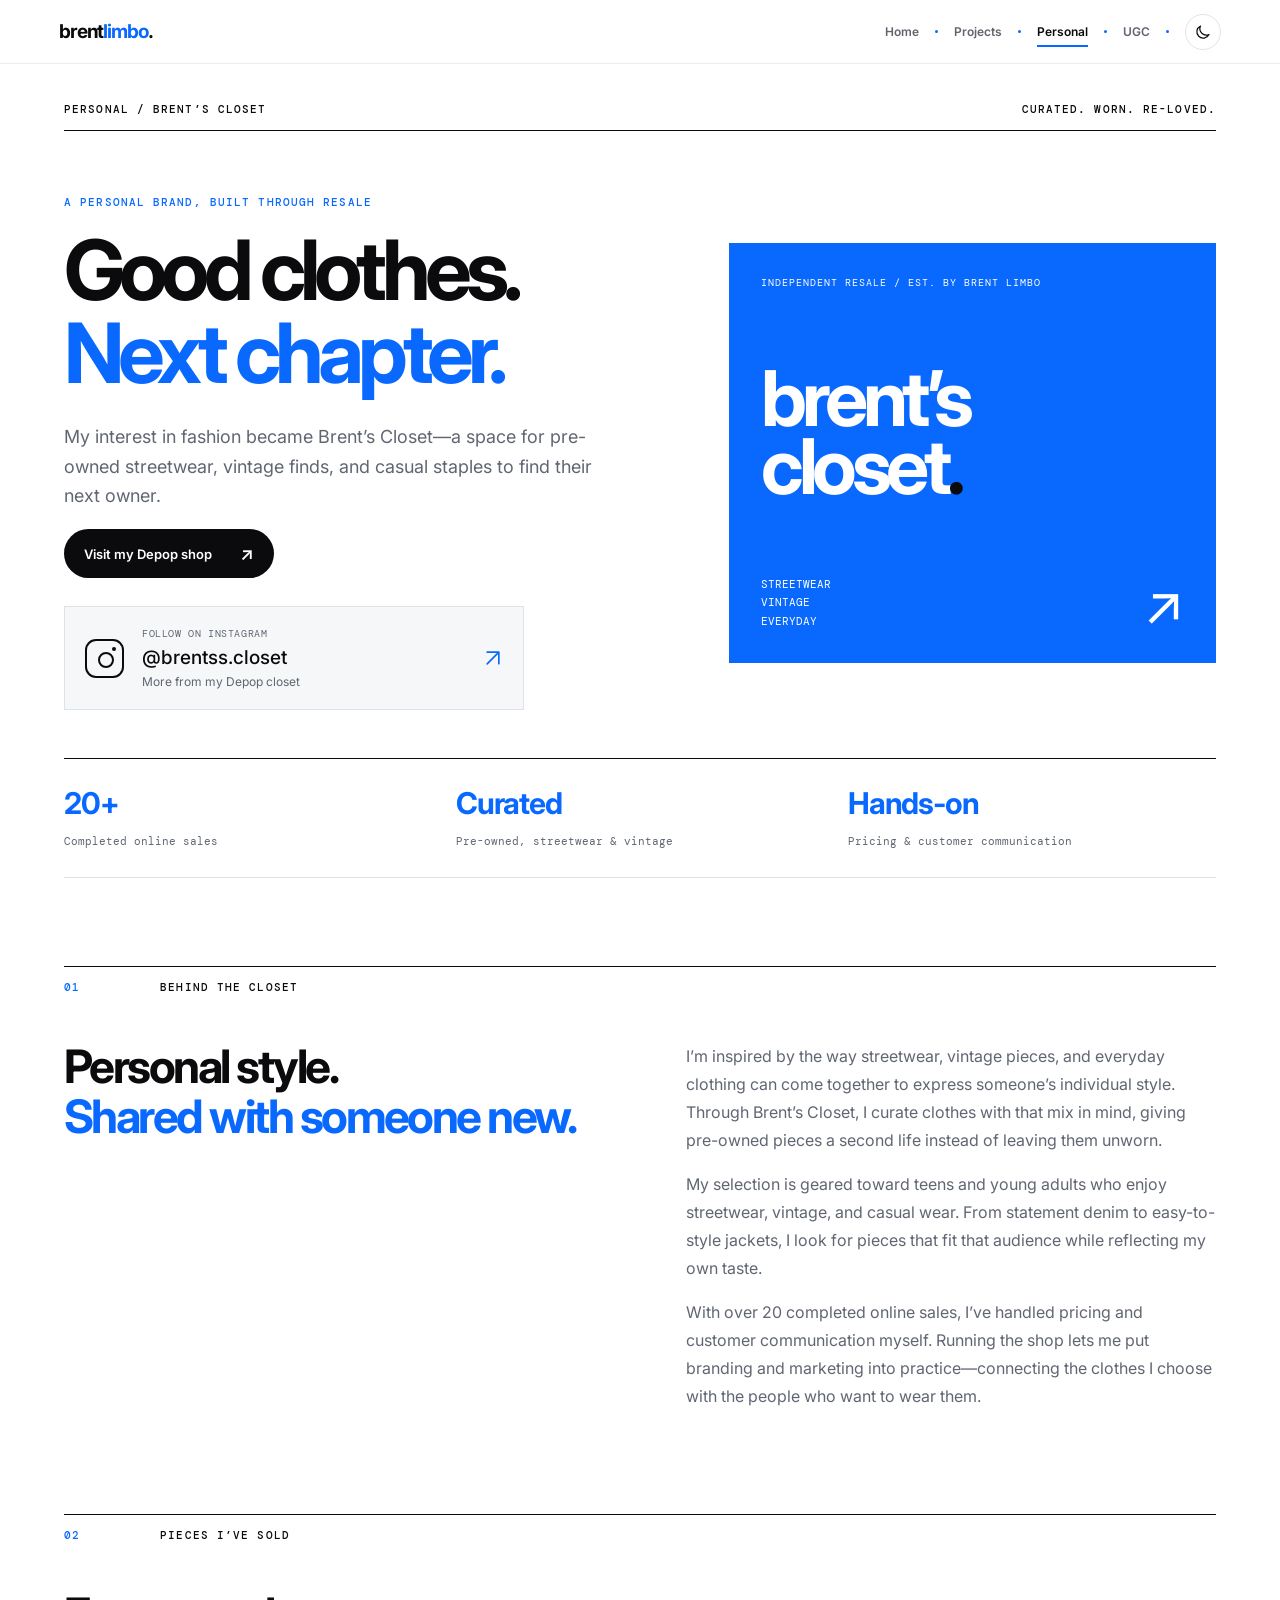
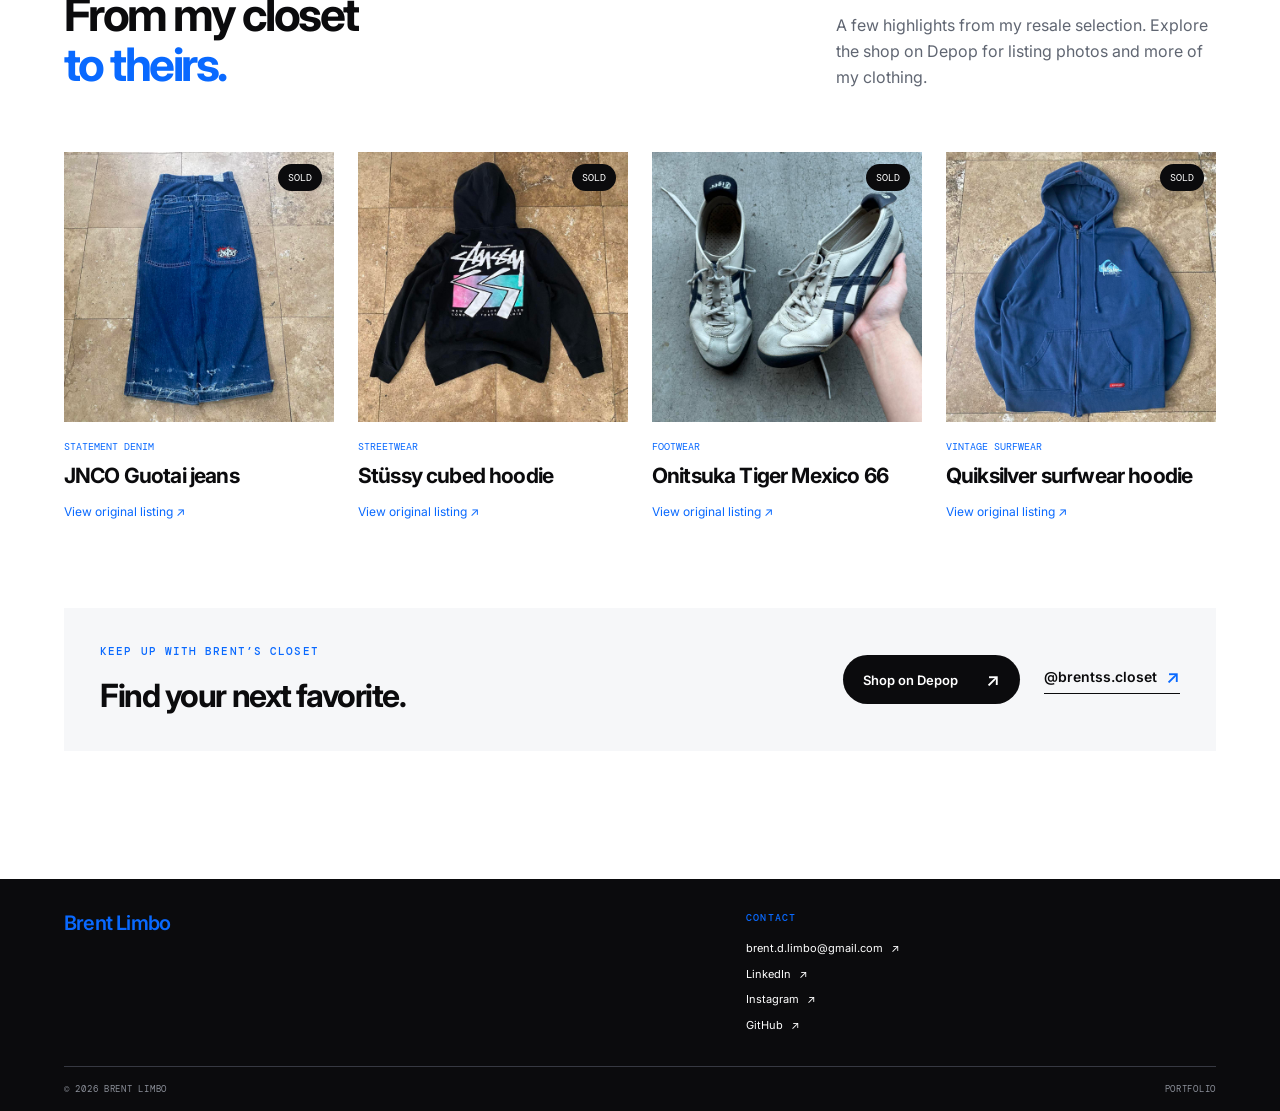
==== commit 574d3b33: "Feature Depop Instagram with a prominent social card" ====
--- a/personal.html
+++ b/personal.html
@@ -9,7 +9,7 @@
 <link rel="preconnect" href="https://fonts.googleapis.com" /><link rel="preconnect" href="https://fonts.gstatic.com" crossorigin />
 <link href="https://fonts.googleapis.com/css2?family=DM+Mono:wght@400;500&family=Inter:wght@400;500;600;700;800&display=swap" rel="stylesheet" />
 <link rel="stylesheet" href="styles.css?v=featured-projects-1" />
-<link rel="stylesheet" href="personal.css?v=1" />
+<link rel="stylesheet" href="personal.css?v=instagram-card-2" />
 <link rel="stylesheet" href="theme.css?v=personal-nav-1" />
 </head>
 <body>
@@ -18,7 +18,7 @@
 <section class="closet-hero page-shell">
 <div class="hero-topline"><span>Personal / Brent’s Closet</span><span>Curated. Worn. Re-loved.</span></div>
 <div class="closet-intro">
-<div><p class="eyebrow">A personal brand, built through resale</p><h1>Good clothes.<br /><em>Next chapter.</em></h1><p class="closet-lead">My interest in fashion became Brent’s Closet—a space for pre-owned streetwear, vintage finds, and casual staples to find their next owner.</p><div class="closet-actions"><a class="button" href="https://www.depop.com/brents_closet/" target="_blank" rel="noopener">Visit my Depop shop <span aria-hidden="true">↗︎</span></a><a class="text-link" href="https://www.instagram.com/brentss.closet/" target="_blank" rel="noopener">Follow the closet <span aria-hidden="true">↗︎</span></a></div></div>
+<div><p class="eyebrow">A personal brand, built through resale</p><h1>Good clothes.<br /><em>Next chapter.</em></h1><p class="closet-lead">My interest in fashion became Brent’s Closet—a space for pre-owned streetwear, vintage finds, and casual staples to find their next owner.</p><div class="closet-actions"><a class="button" href="https://www.depop.com/brents_closet/" target="_blank" rel="noopener">Visit my Depop shop <span aria-hidden="true">↗︎</span></a><a class="closet-instagram" href="https://www.instagram.com/brentss.closet/" target="_blank" rel="noopener" aria-label="Follow @brentss.closet on Instagram (opens in a new tab)"><span class="instagram-icon" aria-hidden="true"></span><span class="closet-instagram-copy"><small>Follow on Instagram</small><strong>@brentss.closet</strong><span>More from my Depop closet</span></span><svg viewBox="0 0 24 24" aria-hidden="true"><path d="M5 19 19 5M5 5h14v14"/></svg></a></div></div>
 <a class="closet-brand" href="https://www.depop.com/brents_closet/" target="_blank" rel="noopener" aria-label="Explore Brent’s Closet on Depop (opens in a new tab)"><span class="closet-label">Independent resale / Est. by Brent Limbo</span><strong>brent’s<br />closet<span>.</span></strong><div class="brand-bottom"><span>Streetwear<br />Vintage<br />Everyday</span><span class="brand-arrow" aria-hidden="true">↗︎</span></div></a>
 </div>
 <div class="closet-facts"><div><strong>20+</strong><span>Completed online sales</span></div><div><strong>Curated</strong><span>Pre-owned, streetwear &amp; vintage</span></div><div><strong>Hands-on</strong><span>Pricing &amp; customer communication</span></div></div>
--- a/styles.css
+++ b/styles.css
@@ -75,6 +75,14 @@
 @media (min-width:721px) and (max-width:1050px) { .creator-banner { flex-direction:column; align-items:flex-start; } }
 @media (min-width:721px) and (max-width:1050px) { :root { --content-width:min(100% - 80px, 900px); } }
 @media (max-width:720px) { :root { --content-width:calc(100% - 40px); } .work-heading { align-items:flex-start; flex-direction:column; gap:24px; margin-bottom:32px; } .work-heading h2 { padding-right:60px; } .work-previews { grid-template-columns:1fr; gap:38px; } .preview-art strong { font-size:120px; } .creator-banner { flex-direction:column; align-items:flex-start; padding:28px; } }
+/* Home calls to action: a clear primary destination and a quieter creator link. */
+.hero .hero-links { flex-wrap:wrap; gap:20px 28px; }
+.hero-links .hero-primary { margin:0; padding:19px 25px; min-height:58px; gap:28px; font-size:15px; }
+.hero-links .hero-secondary { min-height:44px; gap:18px; font-size:15px; }
+.hero-links svg { width:18px; height:18px; flex-shrink:0; fill:none; stroke:currentColor; stroke-width:2; stroke-linecap:round; stroke-linejoin:round; transition:transform .2s; }
+.hero-secondary svg { color:var(--blue); }
+.hero-links a:hover svg { transform:translate(2px,-2px); }
+.hero-links a:focus-visible { outline:3px solid var(--blue); outline-offset:5px; }
 .reveal { opacity:0; transform:translateY(22px); transition:opacity .7s ease,transform .7s ease; }.reveal.visible { opacity:1; transform:none; }
 @media (prefers-reduced-motion:reduce) { *,*:before,*:after { scroll-behavior:auto!important; transition:none!important; } .reveal { opacity:1; transform:none; } }
 @media (min-width:721px) and (max-width:1050px) { .hero { width:min(100% - 80px, 900px); grid-template-columns:minmax(0,1fr) minmax(360px,440px); column-gap:42px; } }
--- a/personal.css
+++ b/personal.css
@@ -4,6 +4,15 @@
 .closet-lead { max-width:560px; color:var(--muted); font-size:18px; line-height:1.65; }
 .closet-actions { display:flex; align-items:center; gap:24px; flex-wrap:wrap; }
 .closet-actions .button { margin:0; }
+.closet-instagram { display:flex; align-items:center; gap:18px; flex-basis:100%; max-width:460px; margin-top:4px; padding:20px; border:1px solid var(--line); background:var(--paper); color:var(--ink); transition:border-color .2s,transform .2s; }
+.closet-instagram .instagram-icon { flex-shrink:0; }
+.closet-instagram-copy { display:grid; gap:5px; }
+.closet-instagram-copy small { font:10px/1.4 var(--mono); text-transform:uppercase; letter-spacing:.06em; color:var(--muted); }
+.closet-instagram-copy strong { font-size:19px; font-weight:500; }
+.closet-instagram-copy>span { font-size:12px; color:var(--muted); }
+.closet-instagram svg { width:20px; height:20px; margin-left:auto; flex-shrink:0; fill:none; stroke:var(--blue); stroke-width:2; stroke-linecap:round; stroke-linejoin:round; }
+.closet-instagram:hover { border-color:var(--blue); transform:translateY(-3px); }
+@media(max-width:400px) { .closet-instagram { gap:12px; padding:16px; } .closet-instagram-copy strong { font-size:17px; } }
 .closet-brand { display:flex; flex-direction:column; justify-content:space-between; min-height:420px; padding:32px; background:#0969ff; color:#fff; }
 .closet-label { font:10px/1.6 var(--mono); text-transform:uppercase; letter-spacing:.1em; }
 .closet-brand strong { font-size:clamp(60px,6vw,90px); line-height:.88; letter-spacing:-.07em; padding:42px 0; }
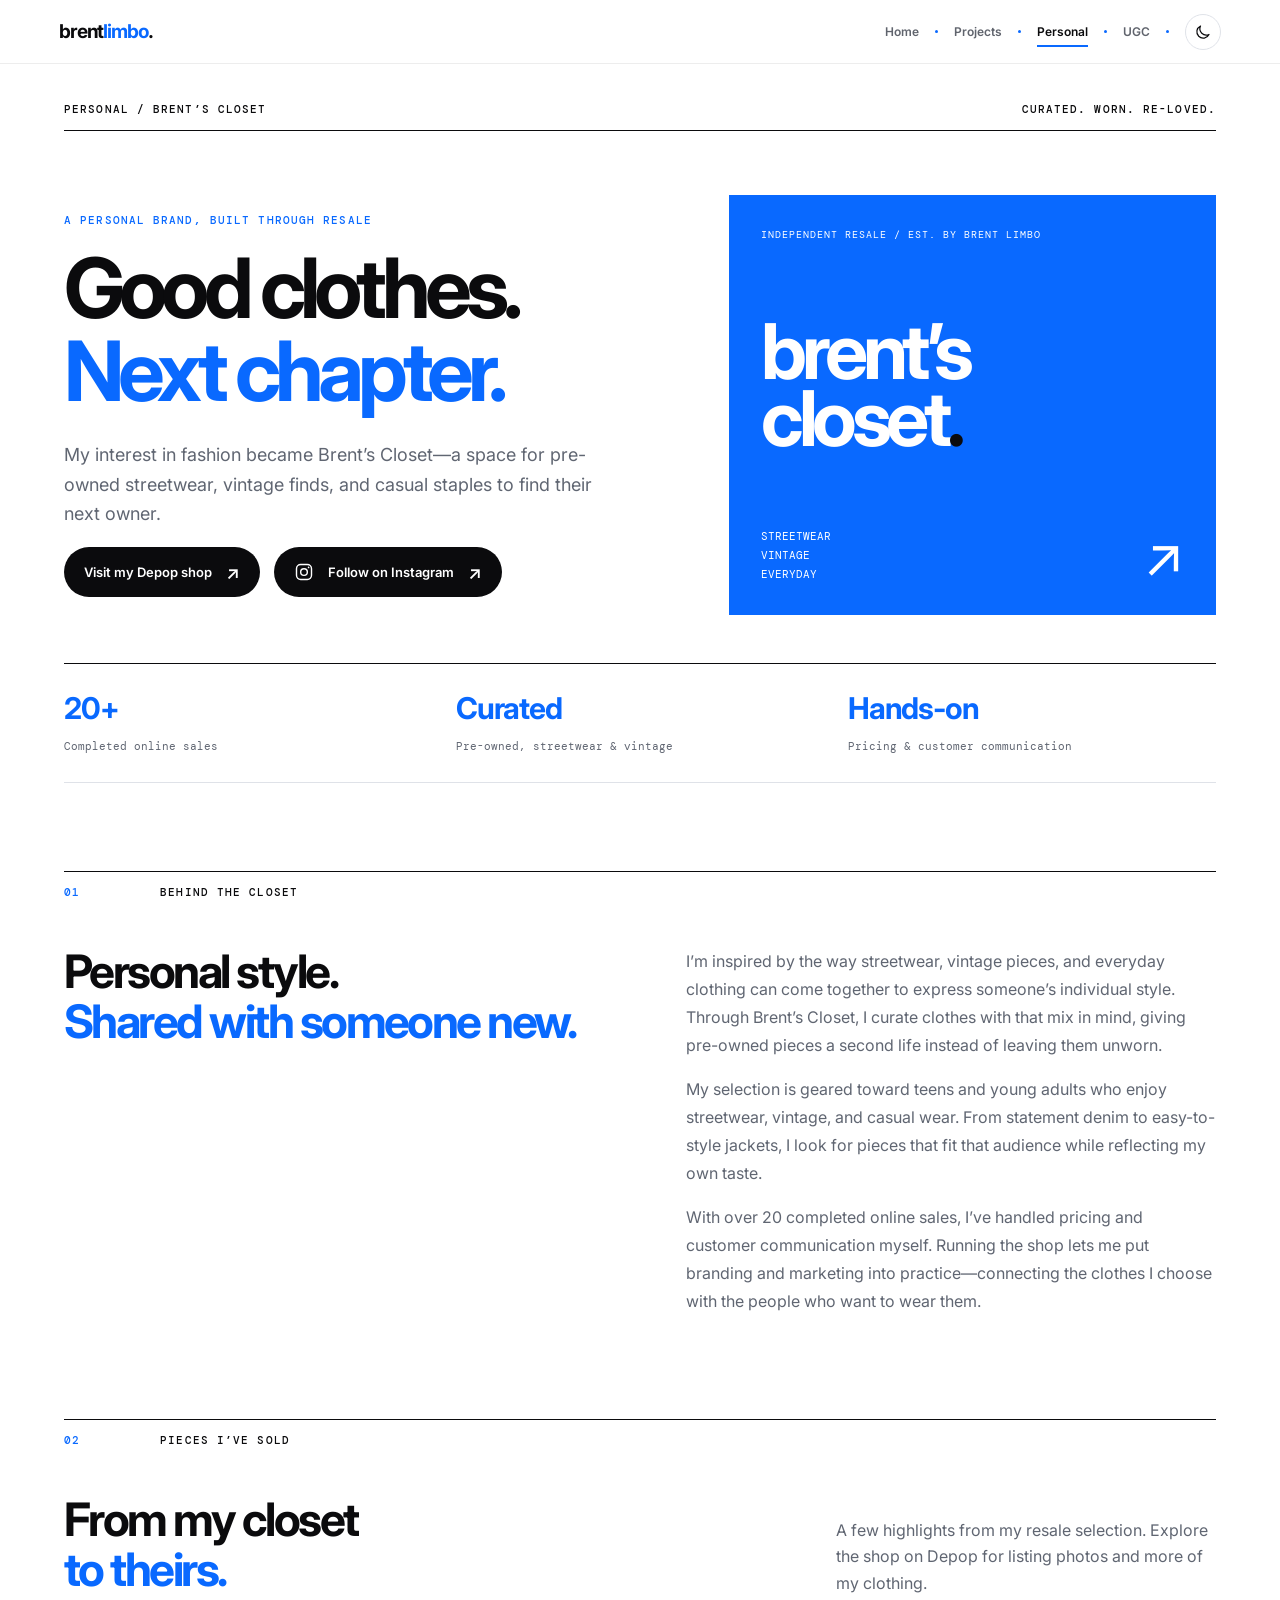
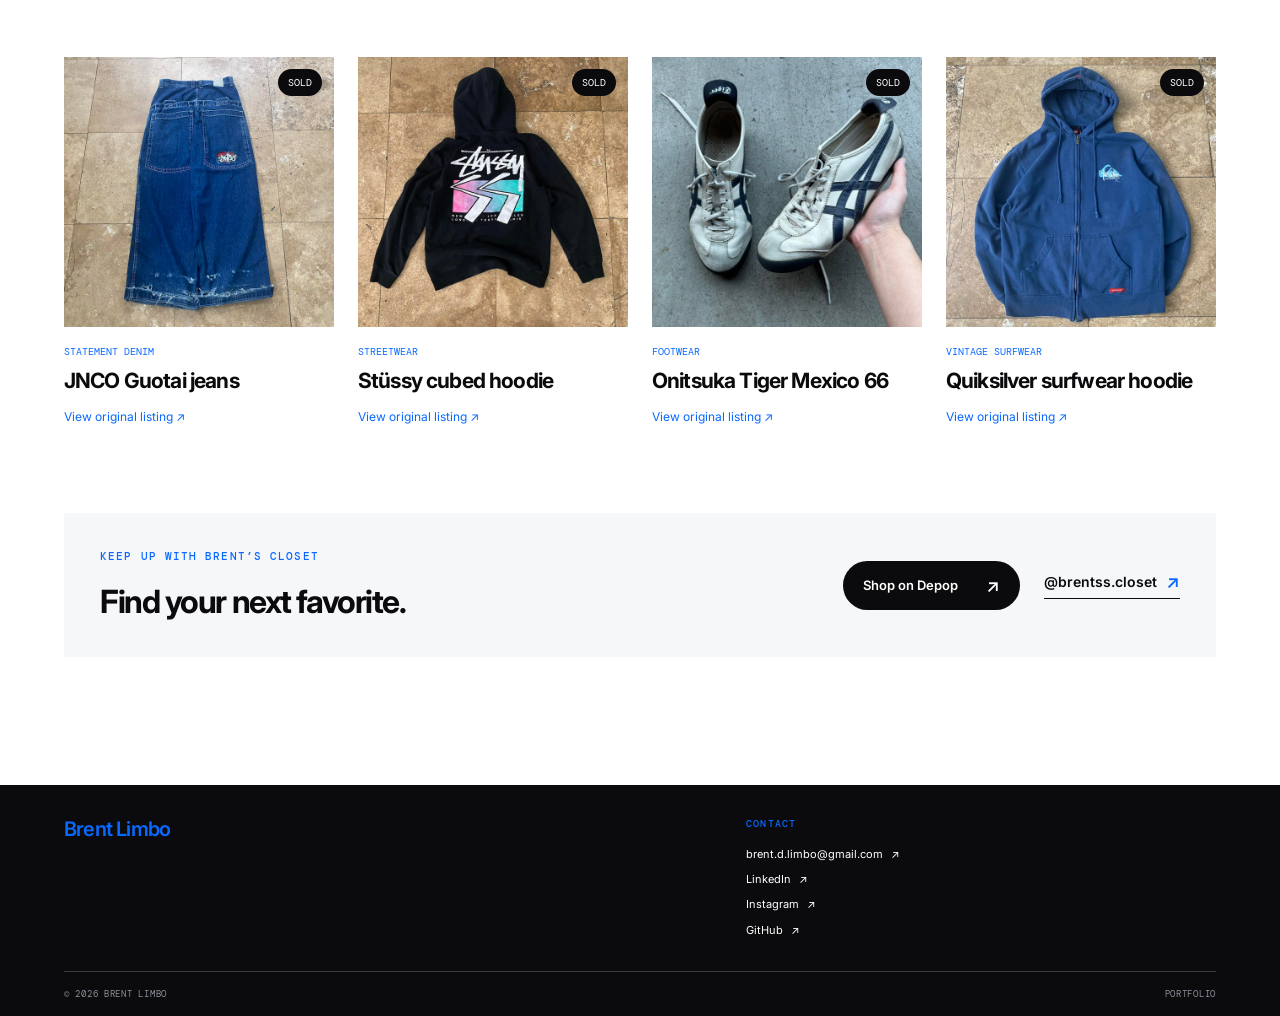
==== commit d18cc0df: "Match Instagram action to Depop pill button style" ====
--- a/personal.html
+++ b/personal.html
@@ -9,7 +9,7 @@
 <link rel="preconnect" href="https://fonts.googleapis.com" /><link rel="preconnect" href="https://fonts.gstatic.com" crossorigin />
 <link href="https://fonts.googleapis.com/css2?family=DM+Mono:wght@400;500&family=Inter:wght@400;500;600;700;800&display=swap" rel="stylesheet" />
 <link rel="stylesheet" href="styles.css?v=featured-projects-1" />
-<link rel="stylesheet" href="personal.css?v=instagram-card-2" />
+<link rel="stylesheet" href="personal.css?v=instagram-pill-3" />
 <link rel="stylesheet" href="theme.css?v=personal-nav-1" />
 </head>
 <body>
@@ -18,7 +18,7 @@
 <section class="closet-hero page-shell">
 <div class="hero-topline"><span>Personal / Brent’s Closet</span><span>Curated. Worn. Re-loved.</span></div>
 <div class="closet-intro">
-<div><p class="eyebrow">A personal brand, built through resale</p><h1>Good clothes.<br /><em>Next chapter.</em></h1><p class="closet-lead">My interest in fashion became Brent’s Closet—a space for pre-owned streetwear, vintage finds, and casual staples to find their next owner.</p><div class="closet-actions"><a class="button" href="https://www.depop.com/brents_closet/" target="_blank" rel="noopener">Visit my Depop shop <span aria-hidden="true">↗︎</span></a><a class="closet-instagram" href="https://www.instagram.com/brentss.closet/" target="_blank" rel="noopener" aria-label="Follow @brentss.closet on Instagram (opens in a new tab)"><span class="instagram-icon" aria-hidden="true"></span><span class="closet-instagram-copy"><small>Follow on Instagram</small><strong>@brentss.closet</strong><span>More from my Depop closet</span></span><svg viewBox="0 0 24 24" aria-hidden="true"><path d="M5 19 19 5M5 5h14v14"/></svg></a></div></div>
+<div><p class="eyebrow">A personal brand, built through resale</p><h1>Good clothes.<br /><em>Next chapter.</em></h1><p class="closet-lead">My interest in fashion became Brent’s Closet—a space for pre-owned streetwear, vintage finds, and casual staples to find their next owner.</p><div class="closet-actions"><a class="button" href="https://www.depop.com/brents_closet/" target="_blank" rel="noopener">Visit my Depop shop <span aria-hidden="true">↗︎</span></a><a class="button closet-instagram" href="https://www.instagram.com/brentss.closet/" target="_blank" rel="noopener" aria-label="Follow @brentss.closet on Instagram (opens in a new tab)"><svg class="closet-instagram-logo" viewBox="0 0 24 24" aria-hidden="true"><rect x="3" y="3" width="18" height="18" rx="5"/><circle cx="12" cy="12" r="4"/><circle class="instagram-dot" cx="17.5" cy="6.5" r="1"/></svg>Follow on Instagram <span aria-hidden="true">↗︎</span></a></div></div>
 <a class="closet-brand" href="https://www.depop.com/brents_closet/" target="_blank" rel="noopener" aria-label="Explore Brent’s Closet on Depop (opens in a new tab)"><span class="closet-label">Independent resale / Est. by Brent Limbo</span><strong>brent’s<br />closet<span>.</span></strong><div class="brand-bottom"><span>Streetwear<br />Vintage<br />Everyday</span><span class="brand-arrow" aria-hidden="true">↗︎</span></div></a>
 </div>
 <div class="closet-facts"><div><strong>20+</strong><span>Completed online sales</span></div><div><strong>Curated</strong><span>Pre-owned, streetwear &amp; vintage</span></div><div><strong>Hands-on</strong><span>Pricing &amp; customer communication</span></div></div>
--- a/personal.css
+++ b/personal.css
@@ -4,15 +4,10 @@
 .closet-lead { max-width:560px; color:var(--muted); font-size:18px; line-height:1.65; }
 .closet-actions { display:flex; align-items:center; gap:24px; flex-wrap:wrap; }
 .closet-actions .button { margin:0; }
-.closet-instagram { display:flex; align-items:center; gap:18px; flex-basis:100%; max-width:460px; margin-top:4px; padding:20px; border:1px solid var(--line); background:var(--paper); color:var(--ink); transition:border-color .2s,transform .2s; }
-.closet-instagram .instagram-icon { flex-shrink:0; }
-.closet-instagram-copy { display:grid; gap:5px; }
-.closet-instagram-copy small { font:10px/1.4 var(--mono); text-transform:uppercase; letter-spacing:.06em; color:var(--muted); }
-.closet-instagram-copy strong { font-size:19px; font-weight:500; }
-.closet-instagram-copy>span { font-size:12px; color:var(--muted); }
-.closet-instagram svg { width:20px; height:20px; margin-left:auto; flex-shrink:0; fill:none; stroke:var(--blue); stroke-width:2; stroke-linecap:round; stroke-linejoin:round; }
-.closet-instagram:hover { border-color:var(--blue); transform:translateY(-3px); }
-@media(max-width:400px) { .closet-instagram { gap:12px; padding:16px; } .closet-instagram-copy strong { font-size:17px; } }
+.closet-intro .closet-actions { gap:14px; }
+.closet-intro .closet-actions .button { min-height:50px; gap:14px; white-space:nowrap; }
+.closet-instagram-logo { width:20px; height:20px; flex-shrink:0; fill:none; stroke:currentColor; stroke-width:1.7; }
+.closet-instagram-logo .instagram-dot { fill:currentColor; stroke:none; }
 .closet-brand { display:flex; flex-direction:column; justify-content:space-between; min-height:420px; padding:32px; background:#0969ff; color:#fff; }
 .closet-label { font:10px/1.6 var(--mono); text-transform:uppercase; letter-spacing:.1em; }
 .closet-brand strong { font-size:clamp(60px,6vw,90px); line-height:.88; letter-spacing:-.07em; padding:42px 0; }
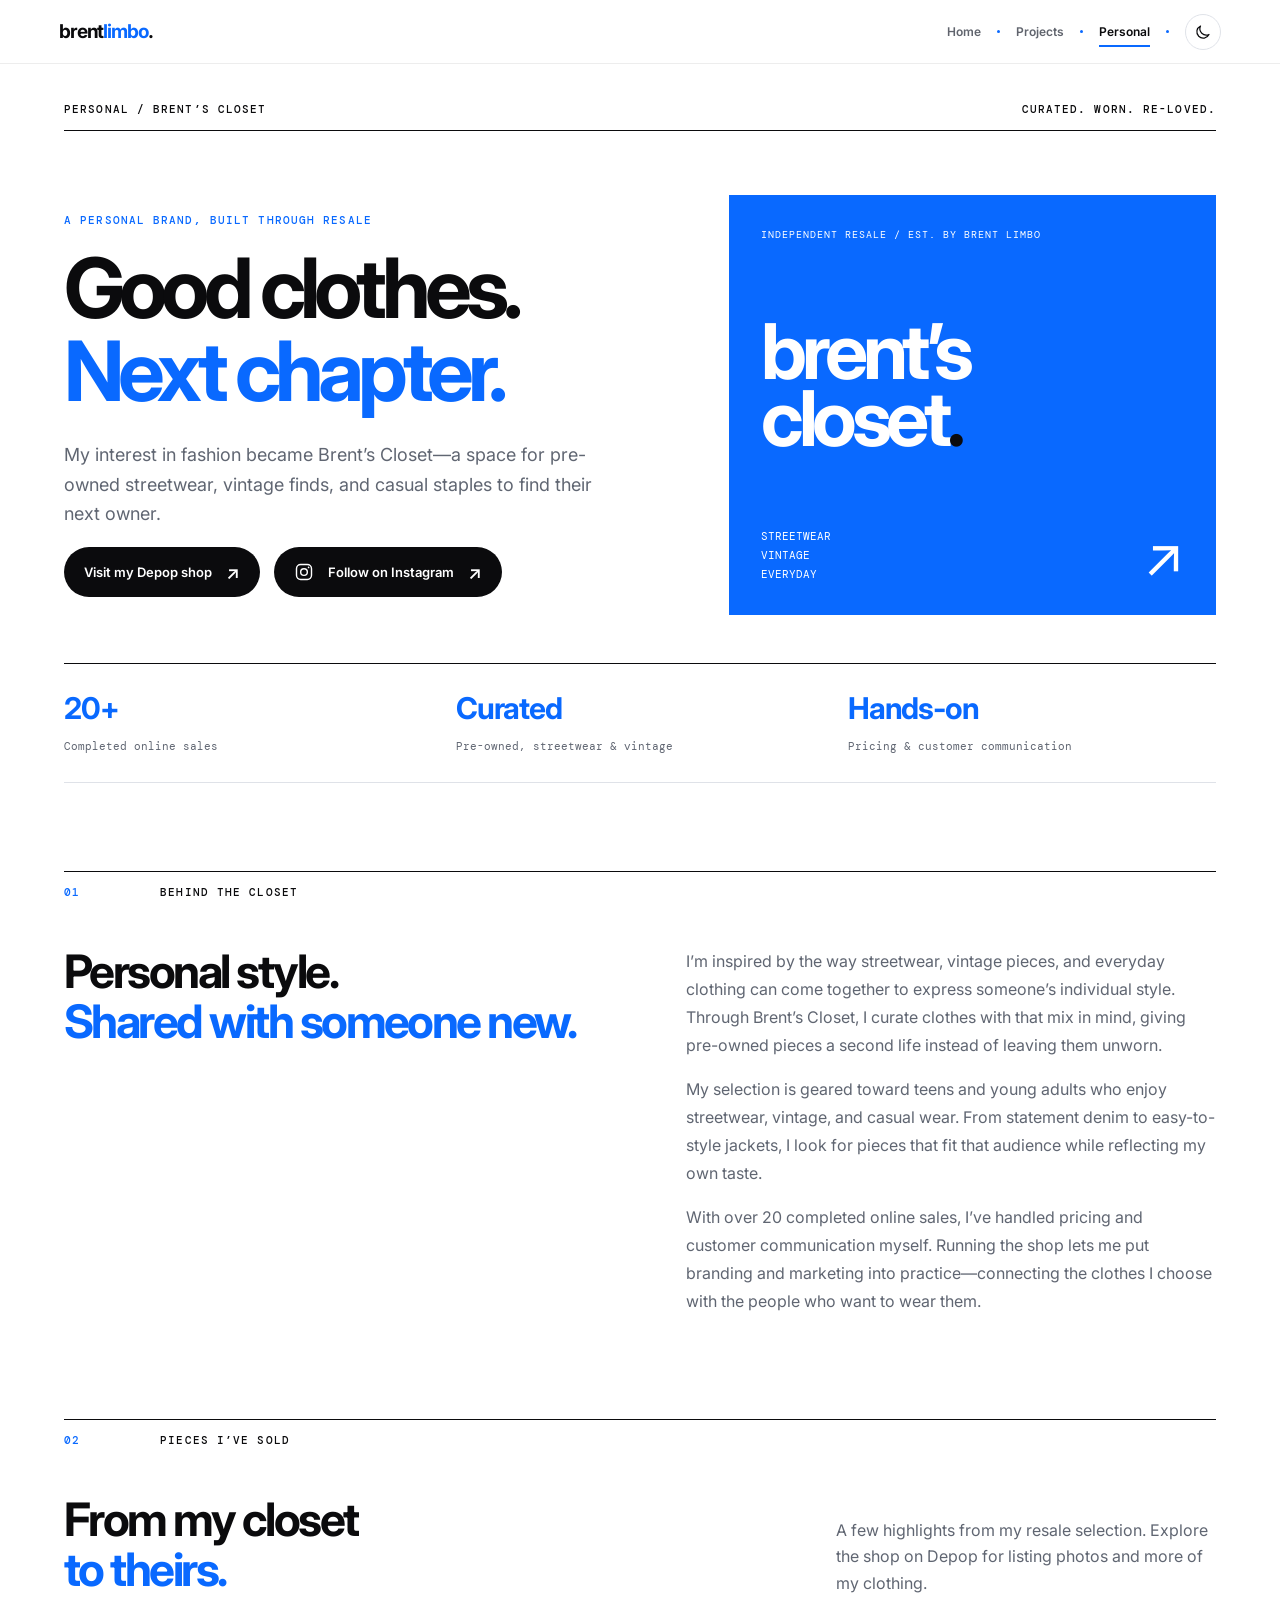
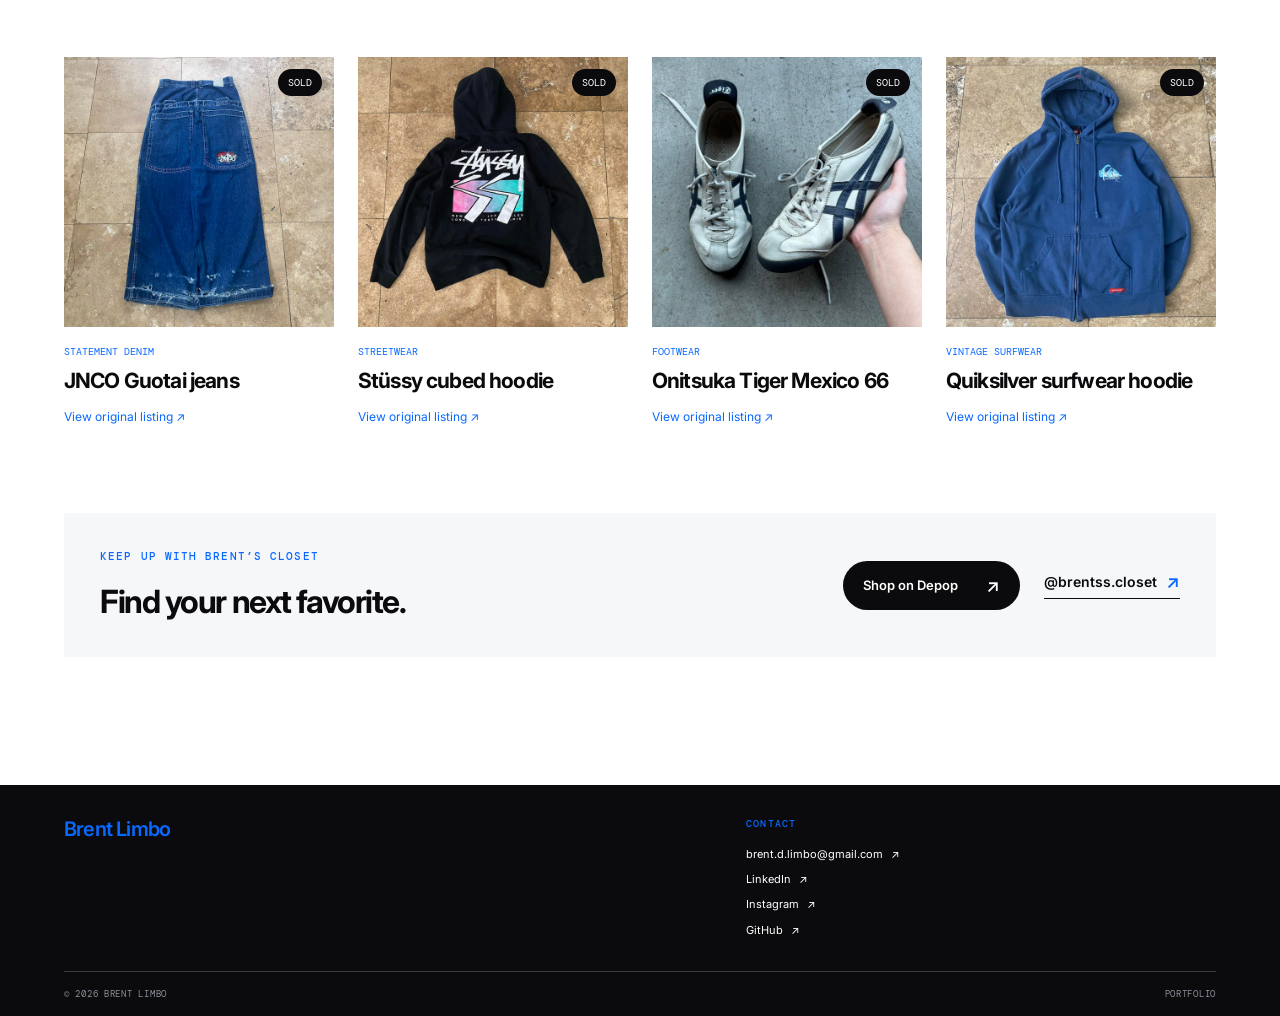
==== commit 5ed20018: "Remove UGC page and portfolio references sitewide" ====
--- a/personal.html
+++ b/personal.html
@@ -8,12 +8,12 @@
 <link rel="icon" type="image/png" href="assets/bl-icon-v2.png" />
 <link rel="preconnect" href="https://fonts.googleapis.com" /><link rel="preconnect" href="https://fonts.gstatic.com" crossorigin />
 <link href="https://fonts.googleapis.com/css2?family=DM+Mono:wght@400;500&family=Inter:wght@400;500;600;700;800&display=swap" rel="stylesheet" />
-<link rel="stylesheet" href="styles.css?v=featured-projects-1" />
+<link rel="stylesheet" href="styles.css?v=portfolio-only-1" />
 <link rel="stylesheet" href="personal.css?v=instagram-pill-3" />
-<link rel="stylesheet" href="theme.css?v=personal-nav-1" />
+<link rel="stylesheet" href="theme.css?v=portfolio-only-1" />
 </head>
 <body>
-<header class="site-header"><a class="wordmark" href="index.html">brent<span>limbo</span>.</a><nav aria-label="Main navigation"><a href="index.html">Home</a><span class="nav-dot" aria-hidden="true"></span><a href="projects.html">Projects</a><span class="nav-dot" aria-hidden="true"></span><a class="active" aria-current="page" href="personal.html">Personal</a><span class="nav-dot" aria-hidden="true"></span><a href="ugc.html">UGC</a></nav><span class="nav-dot theme-separator" aria-hidden="true"></span><button class="theme-toggle" type="button" aria-label="Switch to dark mode" title="Switch to dark mode"><svg class="theme-moon" viewBox="0 0 24 24" aria-hidden="true"><path d="M20 15.3A8.5 8.5 0 0 1 8.7 4a8.5 8.5 0 1 0 11.3 11.3Z"/></svg><svg class="theme-sun" viewBox="0 0 24 24" aria-hidden="true"><circle cx="12" cy="12" r="4"/><path d="M12 2v2m0 16v2M2 12h2m16 0h2M5 5l1.4 1.4m11.2 11.2L19 19M5 19l1.4-1.4M17.6 6.4 19 5"/></svg></button></header>
+<header class="site-header"><a class="wordmark" href="index.html">brent<span>limbo</span>.</a><nav aria-label="Main navigation"><a href="index.html">Home</a><span class="nav-dot" aria-hidden="true"></span><a href="projects.html">Projects</a><span class="nav-dot" aria-hidden="true"></span><a class="active" aria-current="page" href="personal.html">Personal</a></nav><span class="nav-dot theme-separator" aria-hidden="true"></span><button class="theme-toggle" type="button" aria-label="Switch to dark mode" title="Switch to dark mode"><svg class="theme-moon" viewBox="0 0 24 24" aria-hidden="true"><path d="M20 15.3A8.5 8.5 0 0 1 8.7 4a8.5 8.5 0 1 0 11.3 11.3Z"/></svg><svg class="theme-sun" viewBox="0 0 24 24" aria-hidden="true"><circle cx="12" cy="12" r="4"/><path d="M12 2v2m0 16v2M2 12h2m16 0h2M5 5l1.4 1.4m11.2 11.2L19 19M5 19l1.4-1.4M17.6 6.4 19 5"/></svg></button></header>
 <main>
 <section class="closet-hero page-shell">
 <div class="hero-topline"><span>Personal / Brent’s Closet</span><span>Curated. Worn. Re-loved.</span></div>
--- a/styles.css
+++ b/styles.css
@@ -4,11 +4,11 @@
 .hero { width:min(1440px, calc(100% - 128px)); display:grid; grid-template-columns:minmax(0,1fr) minmax(520px,620px); grid-template-rows:auto 1fr; column-gap:clamp(60px,7vw,120px); align-items:start; min-height:calc(100vh - 64px); padding-block:38px 54px; } .hero-topline { grid-column:1 / -1; display:flex; justify-content:space-between; padding-bottom:14px; border-bottom:1px solid var(--ink); color:var(--ink); font:500 11px/1.3 var(--mono); letter-spacing:.1em; text-transform:uppercase; } .hero-copy { padding-top:46px; } .eyebrow,.section-label { font:500 11px/1.3 var(--mono); letter-spacing:.1em; text-transform:uppercase; } .eyebrow { color:var(--blue); margin:0 0 18px; } h1,h2,h3,p { margin-top:0; } h1 { font-size:clamp(58px,8.1vw,116px); letter-spacing:-.085em; line-height:.9; margin-bottom:28px; } .hero h1 { font-size:clamp(66px,7vw,102px); margin-bottom:30px; } em { font-style:normal; color:var(--blue); } .hero-intro { max-width:510px; font-size:clamp(16px,1.25vw,18px); line-height:1.55; letter-spacing:-.025em; margin-bottom:30px; } .hero-links { display:flex; align-items:center; gap:30px; } .text-link { display:inline-flex; gap:9px; align-items:center; font-size:14px; font-weight:600; border-bottom:1px solid var(--ink); padding-bottom:6px; transition:color .2s,border .2s; } .text-link:hover { color:var(--blue); border-color:var(--blue); } .quiet-link { color:#666c77; font:500 10px var(--mono); text-transform:uppercase; letter-spacing:.09em; } .quiet-link span { font-size:15px; color:var(--blue); margin-left:4px; }
 .portrait-placeholder { grid-column:2; grid-row:2; position:relative; width:100%; aspect-ratio:11 / 10; margin:46px 0 0; overflow:visible; background:#fff; box-shadow:none; } .portrait-placeholder img { width:100%; height:100%; object-fit:cover; object-position:center 44%; display:block; } .portrait-placeholder figcaption { display:block; margin-top:13px; padding:0; background:#fff; color:#666c77; font:10px/1.5 var(--mono); letter-spacing:.08em; text-transform:uppercase; }
 .section { padding-block:128px; } .section-label { border-top:1px solid var(--ink); padding-top:13px; display:flex; gap:80px; margin-bottom:48px; } .section-label span { color:var(--blue); } .info-grid { display:grid; grid-template-columns:repeat(3,1fr); gap:24px; } .info-grid article { background:var(--paper); padding:32px; min-height:250px; transition:transform .3s,box-shadow .3s; } .info-grid article:hover { transform:translateY(-5px); box-shadow:0 16px 30px rgba(2,24,68,.08); } .metric { color:var(--blue); font:13px var(--mono); } .info-grid h2 { font-size:24px; letter-spacing:-.05em; margin:66px 0 10px; } .info-grid article>p:last-child { color:var(--muted); line-height:1.5; font-size:14px; }
-.feature-tiles { display:grid; grid-template-columns:1fr 1fr; gap:16px; } .feature-tile { min-height:440px; padding:34px; position:relative; overflow:hidden; display:flex; flex-direction:column; color:#fff; transition:transform .35s,box-shadow .35s; } .feature-tile:hover { transform:scale(1.012); box-shadow:0 22px 40px rgba(2,24,68,.17); } .tile-projects { background:var(--ink); } .tile-projects:after { content:""; position:absolute; width:75%; aspect-ratio:1; background:var(--blue); border-radius:50%; filter:blur(4px); right:-20%; bottom:-45%; } .tile-ugc { background:var(--blue); } .tile-ugc:after { content:""; position:absolute; border:1px solid rgba(255,255,255,.4); width:67%; aspect-ratio:1; border-radius:50%; right:-8%; bottom:-18%; } .tile-kicker { font:11px var(--mono); letter-spacing:.1em; } .feature-tile h2 { font-size:clamp(48px,5vw,70px); letter-spacing:-.08em; margin:auto 0 14px; z-index:1; } .feature-tile p { max-width:230px; font-size:14px; line-height:1.45; z-index:1; } .circle-arrow { position:absolute; top:30px; right:30px; border:1px solid rgba(255,255,255,.6); height:42px; width:42px; display:grid; place-items:center; border-radius:50%; font-size:20px; }
+.feature-tiles { display:grid; grid-template-columns:1fr 1fr; gap:16px; } .feature-tile { min-height:440px; padding:34px; position:relative; overflow:hidden; display:flex; flex-direction:column; color:#fff; transition:transform .35s,box-shadow .35s; } .feature-tile:hover { transform:scale(1.012); box-shadow:0 22px 40px rgba(2,24,68,.17); } .tile-projects { background:var(--ink); } .tile-projects:after { content:""; position:absolute; width:75%; aspect-ratio:1; background:var(--blue); border-radius:50%; filter:blur(4px); right:-20%; bottom:-45%; }   .tile-kicker { font:11px var(--mono); letter-spacing:.1em; } .feature-tile h2 { font-size:clamp(48px,5vw,70px); letter-spacing:-.08em; margin:auto 0 14px; z-index:1; } .feature-tile p { max-width:230px; font-size:14px; line-height:1.45; z-index:1; } .circle-arrow { position:absolute; top:30px; right:30px; border:1px solid rgba(255,255,255,.6); height:42px; width:42px; display:grid; place-items:center; border-radius:50%; font-size:20px; }
 .site-footer { margin-top:128px; background:var(--ink); color:#fff; padding:88px 0 24px; } .footer-grid { display:grid; grid-template-columns:1.4fr 1fr; gap:40px; } .site-footer .eyebrow { color:#80acff; } .site-footer h2 { font-size:clamp(40px,5vw,72px); line-height:.94; letter-spacing:-.07em; margin:0; } .footer-links { border-top:1px solid #373942; } .footer-links a { display:flex; justify-content:space-between; align-items:center; padding:17px 0; border-bottom:1px solid #373942; font-size:14px; transition:color .2s; } .footer-links a:hover { color:#80acff; } .footer-bottom { margin-top:72px; padding-top:18px; border-top:1px solid #373942; color:#8c909a; display:flex; justify-content:space-between; font:10px var(--mono); text-transform:uppercase; letter-spacing:.08em; }
 /* Projects page */ .page-intro { padding:120px 0 90px; max-width:1216px; } .page-intro h1 { margin-bottom:30px; } .page-intro>p:last-child { max-width:510px; font-size:19px; line-height:1.5; color:var(--muted); letter-spacing:-.025em; } .projects-section { padding-bottom:120px; } .project-grid { display:grid; grid-template-columns:1fr 1fr; gap:54px 22px; } .project-card.wide-card { grid-column:1/-1; } .project-image { min-height:390px; display:flex; flex-direction:column; position:relative; overflow:hidden; padding:26px; color:#fff; transition:transform .4s; } .project-card:hover .project-image { transform:scale(1.015); } .project-image span { font:11px var(--mono); letter-spacing:.1em; } .project-image strong { font-size:clamp(38px,4vw,67px); letter-spacing:-.08em; line-height:.85; margin:auto 0 0; } .project-image i { position:absolute; top:26px; right:26px; font-style:normal; font-size:30px; } .image-blue { background:linear-gradient(135deg,#0455e5,#00a1fc); } .image-blue:after { content:""; position:absolute; width:58%; aspect-ratio:1; border-radius:50%; border:1px solid rgba(255,255,255,.4); right:7%; top:15%; } .image-dark { background:#111217; } .image-dark:after { content:""; position:absolute; height:260px; width:50%; background:var(--blue); transform:rotate(28deg); right:15%; top:14%; } .image-paper { background:#e9e4dc; color:var(--ink); } .image-paper:after { content:""; position:absolute; width:130%; height:40%; background:var(--blue); bottom:18%; left:-12%; transform:rotate(-11deg); } .project-image>* { z-index:1; } .project-meta { display:flex; justify-content:space-between; gap:25px; padding-top:18px; } .project-meta h2 { margin-bottom:8px; font-size:21px; letter-spacing:-.045em; } .project-meta p { color:var(--muted); font-size:14px; line-height:1.5; max-width:510px; margin-bottom:0; } .project-meta .text-link { white-space:nowrap; align-self:start; }
 .academic-section { background:var(--paper); padding:110px 0; } .academic-list { border-top:1px solid var(--ink); } .academic-list article { display:grid; grid-template-columns:60px 1.1fr 1fr 30px; gap:20px; align-items:center; padding:28px 0; border-bottom:1px solid #c8ccd5; transition:padding .25s,color .25s; } .academic-list article:hover { padding-inline:12px; color:var(--blue); } .academic-list span,.academic-list p { font:11px var(--mono); letter-spacing:.03em; } .academic-list h2 { font-size:18px; letter-spacing:-.04em; margin:0 0 6px; } .academic-list div p { color:var(--muted); margin:0; } .academic-list>article>p { font-family:var(--sans); font-size:13px; line-height:1.4; margin:0; } .academic-list a { font-size:24px; text-align:right; }
-/* UGC page */ .ugc-hero { display:grid; grid-template-columns:1fr 1fr; gap:50px; padding:125px 0 120px; background:radial-gradient(circle at 78% 45%,#dceaff 0,transparent 28%); } .ugc-intro { align-self:end; padding-bottom:18px; } .ugc-intro p { font-size:clamp(20px,2vw,29px); letter-spacing:-.045em; line-height:1.3; max-width:505px; } .button { display:inline-flex; align-items:center; gap:28px; background:var(--ink); color:#fff; border-radius:999px; padding:14px 20px; font-size:13px; font-weight:600; margin-top:20px; transition:background .2s,transform .2s; } .button:hover { background:var(--blue); transform:translateY(-2px); } .button span { font-size:18px; } .creator-about { display:grid; grid-template-columns:1.1fr 1fr; gap:10%; padding:105px 0; } .creator-copy h2 { font-size:clamp(39px,4.4vw,65px); line-height:.97; letter-spacing:-.07em; margin:22px 0 28px; } .creator-copy>p:last-child { font-size:16px; color:var(--muted); max-width:500px; line-height:1.6; } .creator-values { border-top:1px solid var(--ink); } .creator-values div { display:grid; grid-template-columns:45px 1fr 1.3fr; gap:15px; align-items:baseline; padding:22px 0; border-bottom:1px solid var(--line); } .creator-values span { color:var(--blue); font:11px var(--mono); } .creator-values h3 { font-size:18px; letter-spacing:-.04em; margin:0; } .creator-values p { font-size:13px; line-height:1.4; color:var(--muted); margin:0; }.social-band { background:var(--blue); color:#fff; padding:78px 0; } .social-band .eyebrow { color:#cfe0ff; } .social-inner { display:flex; justify-content:space-between; align-items:center; gap:40px; } .social-band h2 { font-size:clamp(39px,5vw,70px); line-height:.9; letter-spacing:-.08em; margin:0; } .social-band em { color:#fff; } .instagram-link { min-width:min(100%,405px); background:#fff; color:var(--ink); display:flex; align-items:center; gap:17px; padding:16px; transition:transform .25s; } .instagram-link:hover { transform:translateY(-4px); } .instagram-link small { display:block; color:var(--muted); font:10px var(--mono); text-transform:uppercase; margin-bottom:5px; } .instagram-link b { margin-left:auto; color:var(--blue); font-size:22px; }.instagram-icon { height:39px;width:39px;border:2px solid var(--ink);border-radius:11px;position:relative; }.instagram-icon:before { content:""; position:absolute; width:12px;height:12px; border:2px solid var(--ink);border-radius:50%;left:11px;top:11px; }.instagram-icon:after { content:""; position:absolute; width:4px;height:4px;background:var(--ink);border-radius:50%;right:6px;top:6px; }.video-section { padding-top:122px; }.video-note { color:var(--muted); font-size:14px; margin:-25px 0 36px 140px; }.video-grid { display:grid; grid-template-columns:repeat(3,1fr); gap:17px; }.video-card { min-height:370px; position:relative; color:#fff; padding:20px; display:flex; flex-direction:column; overflow:hidden; transition:transform .3s, box-shadow .3s; }.video-card:hover { transform:translateY(-7px); box-shadow:0 17px 27px rgba(1,28,84,.2); }.video-card>span { font:11px var(--mono); }.video-card p { margin-top:auto; font-size:14px; }.video-one { background:linear-gradient(145deg,#033dbe,#00a3ed); }.video-two { background:linear-gradient(145deg,#0b0c10 15%,#535862); }.video-three { background:linear-gradient(145deg,#2463e8,#92bbff); }.video-card:after { content:""; position:absolute; width:150%;height:43%; background:rgba(255,255,255,.2); transform:rotate(-42deg); left:-36%;bottom:-2%; }.play { position:absolute; top:50%;left:50%; transform:translate(-50%,-50%); width:58px;height:58px;border-radius:50%;border:1px solid #fff;display:grid;place-items:center;padding-left:3px; }.video-card>* { z-index:1; }
+/* Shared buttons and social styling */    .button { display:inline-flex; align-items:center; gap:28px; background:var(--ink); color:#fff; border-radius:999px; padding:14px 20px; font-size:13px; font-weight:600; margin-top:20px; transition:background .2s,transform .2s; } .button:hover { background:var(--blue); transform:translateY(-2px); } .button span { font-size:18px; } .creator-about { display:grid; grid-template-columns:1.1fr 1fr; gap:10%; padding:105px 0; } .creator-copy h2 { font-size:clamp(39px,4.4vw,65px); line-height:.97; letter-spacing:-.07em; margin:22px 0 28px; } .creator-copy>p:last-child { font-size:16px; color:var(--muted); max-width:500px; line-height:1.6; } .creator-values { border-top:1px solid var(--ink); } .creator-values div { display:grid; grid-template-columns:45px 1fr 1.3fr; gap:15px; align-items:baseline; padding:22px 0; border-bottom:1px solid var(--line); } .creator-values span { color:var(--blue); font:11px var(--mono); } .creator-values h3 { font-size:18px; letter-spacing:-.04em; margin:0; } .creator-values p { font-size:13px; line-height:1.4; color:var(--muted); margin:0; }.social-band { background:var(--blue); color:#fff; padding:78px 0; } .social-band .eyebrow { color:#cfe0ff; } .social-inner { display:flex; justify-content:space-between; align-items:center; gap:40px; } .social-band h2 { font-size:clamp(39px,5vw,70px); line-height:.9; letter-spacing:-.08em; margin:0; } .social-band em { color:#fff; } .instagram-link { min-width:min(100%,405px); background:#fff; color:var(--ink); display:flex; align-items:center; gap:17px; padding:16px; transition:transform .25s; } .instagram-link:hover { transform:translateY(-4px); } .instagram-link small { display:block; color:var(--muted); font:10px var(--mono); text-transform:uppercase; margin-bottom:5px; } .instagram-link b { margin-left:auto; color:var(--blue); font-size:22px; }.instagram-icon { height:39px;width:39px;border:2px solid var(--ink);border-radius:11px;position:relative; }.instagram-icon:before { content:""; position:absolute; width:12px;height:12px; border:2px solid var(--ink);border-radius:50%;left:11px;top:11px; }.instagram-icon:after { content:""; position:absolute; width:4px;height:4px;background:var(--ink);border-radius:50%;right:6px;top:6px; }.video-section { padding-top:122px; }.video-note { color:var(--muted); font-size:14px; margin:-25px 0 36px 140px; }.video-grid { display:grid; grid-template-columns:repeat(3,1fr); gap:17px; }.video-card { min-height:370px; position:relative; color:#fff; padding:20px; display:flex; flex-direction:column; overflow:hidden; transition:transform .3s, box-shadow .3s; }.video-card:hover { transform:translateY(-7px); box-shadow:0 17px 27px rgba(1,28,84,.2); }.video-card>span { font:11px var(--mono); }.video-card p { margin-top:auto; font-size:14px; }.video-one { background:linear-gradient(145deg,#033dbe,#00a3ed); }.video-two { background:linear-gradient(145deg,#0b0c10 15%,#535862); }.video-three { background:linear-gradient(145deg,#2463e8,#92bbff); }.video-card:after { content:""; position:absolute; width:150%;height:43%; background:rgba(255,255,255,.2); transform:rotate(-42deg); left:-36%;bottom:-2%; }.play { position:absolute; top:50%;left:50%; transform:translate(-50%,-50%); width:58px;height:58px;border-radius:50%;border:1px solid #fff;display:grid;place-items:center;padding-left:3px; }.video-card>* { z-index:1; }
 /* Additional info: full group photo on the left, compact cards on the right. */
 .info-layout { display:grid; grid-template-columns:minmax(0,1.1fr) minmax(0,1fr); gap:28px; align-items:center; }
 .info-photo { margin:0; }
@@ -63,19 +63,10 @@
 .work-preview p { color:var(--muted); font-size:14px; line-height:1.6; max-width:340px; margin-bottom:18px; }
 .preview-link { color:var(--blue); font-size:13px; font-weight:600; }
 .work-preview:hover .preview-art,.work-preview:focus-visible .preview-art { transform:translateY(-5px); box-shadow:0 16px 30px rgba(2,24,68,.12); }
-.creator-banner { display:flex; align-items:center; justify-content:space-between; gap:32px; padding:48px 40px; margin-top:58px; background:var(--blue); color:#fff; transition:background .25s; }
-.creator-banner h3 { font-size:clamp(34px,4.2vw,62px); line-height:1.05; letter-spacing:-.055em; margin:18px 0 18px; }
-.creator-banner h3>span { white-space:nowrap; }
-.creator-banner p { max-width:560px; margin:0; font-size:16px; line-height:1.5; }
-.creator-banner-link { display:inline-flex; align-items:center; gap:20px; font-size:14px; font-weight:600; flex-shrink:0; background:#fff; color:#064ab8; padding:17px 24px; border-radius:999px; transition:transform .25s,box-shadow .25s; }
-.creator-banner-link>span { font-size:22px; }
-.creator-banner:hover { background:#075ce0; }
-.creator-banner:hover .creator-banner-link { transform:translateY(-3px); box-shadow:0 8px 22px rgba(0,0,0,.15); }
-.creator-banner:focus-visible { outline:3px solid var(--ink); outline-offset:5px; }
-@media (min-width:721px) and (max-width:1050px) { .creator-banner { flex-direction:column; align-items:flex-start; } }
+
 @media (min-width:721px) and (max-width:1050px) { :root { --content-width:min(100% - 80px, 900px); } }
-@media (max-width:720px) { :root { --content-width:calc(100% - 40px); } .work-heading { align-items:flex-start; flex-direction:column; gap:24px; margin-bottom:32px; } .work-heading h2 { padding-right:60px; } .work-previews { grid-template-columns:1fr; gap:38px; } .preview-art strong { font-size:120px; } .creator-banner { flex-direction:column; align-items:flex-start; padding:28px; } }
-/* Home calls to action: a clear primary destination and a quieter creator link. */
+@media (max-width:720px) { :root { --content-width:calc(100% - 40px); } .work-heading { align-items:flex-start; flex-direction:column; gap:24px; margin-bottom:32px; } .work-heading h2 { padding-right:60px; } .work-previews { grid-template-columns:1fr; gap:38px; } .preview-art strong { font-size:120px; }  }
+/* Home call to action. */
 .hero .hero-links { flex-wrap:wrap; gap:20px 28px; }
 .hero-links .hero-primary { margin:0; padding:19px 25px; min-height:58px; gap:28px; font-size:15px; }
 .hero-links .hero-secondary { min-height:44px; gap:18px; font-size:15px; }
@@ -86,4 +77,4 @@
 .reveal { opacity:0; transform:translateY(22px); transition:opacity .7s ease,transform .7s ease; }.reveal.visible { opacity:1; transform:none; }
 @media (prefers-reduced-motion:reduce) { *,*:before,*:after { scroll-behavior:auto!important; transition:none!important; } .reveal { opacity:1; transform:none; } }
 @media (min-width:721px) and (max-width:1050px) { .hero { width:min(100% - 80px, 900px); grid-template-columns:minmax(0,1fr) minmax(360px,440px); column-gap:42px; } }
-@media (max-width:720px) { .page-shell { width:min(100% - 40px, 1216px); }.site-header { height:60px; padding-inline:20px; }.wordmark { font-size:16px; } nav { gap:16px; } nav a,.nav-contact { font-size:12px; }.nav-contact { display:none; }.hero,.ugc-hero { width:min(100% - 40px, 1216px); grid-template-columns:1fr; grid-template-rows:auto auto auto; min-height:auto; padding-block:28px 72px; gap:0; }.hero-topline { grid-column:auto; font-size:9px; }.hero-topline span:last-child { display:none; }.hero-copy { padding-top:35px; }.hero h1 { margin-bottom:24px; }.hero-links { gap:20px; }.portrait-placeholder { grid-column:auto; grid-row:auto; width:100%; aspect-ratio:4 / 3; margin-top:42px; }.portrait-placeholder img { object-position:center; }.section { padding-block:78px; }.section-label { gap:31px; margin-bottom:30px; }.info-grid,.feature-tiles,.creator-about { grid-template-columns:1fr; }.info-grid { gap:12px; }.info-grid article { min-height:195px; }.info-grid h2 { margin-top:35px; }.feature-tile { min-height:315px; }.site-footer { margin-top:78px; padding-top:62px; }.footer-grid { grid-template-columns:1fr; }.footer-bottom { margin-top:46px; }.page-intro { padding:72px 0 65px; }.projects-section { padding-bottom:72px; }.project-grid { grid-template-columns:1fr; gap:42px; }.project-image { min-height:270px; }.academic-section { padding:70px 0; }.academic-list article { grid-template-columns:30px 1fr 20px; }.academic-list>article>p { display:none; }.ugc-hero { padding-top:80px; }.ugc-intro { padding:0; }.creator-about { padding:70px 0; gap:48px; }.creator-values div { grid-template-columns:30px 1fr; }.creator-values p { grid-column:2; }.social-inner { display:block; }.social-band h2 { margin-bottom:35px; }.video-section { padding-top:75px; }.video-note { margin:-11px 0 26px 0; }.video-grid { grid-template-columns:1fr; gap:12px; }.video-card { min-height:330px; } }
+@media (max-width:720px) { .page-shell { width:min(100% - 40px, 1216px); }.site-header { height:60px; padding-inline:20px; }.wordmark { font-size:16px; } nav { gap:16px; } nav a,.nav-contact { font-size:12px; }.nav-contact { display:none; }.hero { width:min(100% - 40px, 1216px); grid-template-columns:1fr; grid-template-rows:auto auto auto; min-height:auto; padding-block:28px 72px; gap:0; }.hero-topline { grid-column:auto; font-size:9px; }.hero-topline span:last-child { display:none; }.hero-copy { padding-top:35px; }.hero h1 { margin-bottom:24px; }.hero-links { gap:20px; }.portrait-placeholder { grid-column:auto; grid-row:auto; width:100%; aspect-ratio:4 / 3; margin-top:42px; }.portrait-placeholder img { object-position:center; }.section { padding-block:78px; }.section-label { gap:31px; margin-bottom:30px; }.info-grid,.feature-tiles,.creator-about { grid-template-columns:1fr; }.info-grid { gap:12px; }.info-grid article { min-height:195px; }.info-grid h2 { margin-top:35px; }.feature-tile { min-height:315px; }.site-footer { margin-top:78px; padding-top:62px; }.footer-grid { grid-template-columns:1fr; }.footer-bottom { margin-top:46px; }.page-intro { padding:72px 0 65px; }.projects-section { padding-bottom:72px; }.project-grid { grid-template-columns:1fr; gap:42px; }.project-image { min-height:270px; }.academic-section { padding:70px 0; }.academic-list article { grid-template-columns:30px 1fr 20px; }.academic-list>article>p { display:none; }.creator-about { padding:70px 0; gap:48px; }.creator-values div { grid-template-columns:30px 1fr; }.creator-values p { grid-column:2; }.social-inner { display:block; }.social-band h2 { margin-bottom:35px; }.video-section { padding-top:75px; }.video-note { margin:-11px 0 26px 0; }.video-grid { grid-template-columns:1fr; gap:12px; }.video-card { min-height:330px; } }
--- a/theme.css
+++ b/theme.css
@@ -16,18 +16,18 @@
 html[data-theme="dark"] .portrait-placeholder,html[data-theme="dark"] .portrait-placeholder figcaption,html[data-theme="dark"] .info-photo figcaption { background:transparent; }
 html[data-theme="dark"] .portrait-placeholder figcaption,html[data-theme="dark"] .info-photo figcaption,html[data-theme="dark"] .quiet-link { color:var(--muted); }
 html[data-theme="dark"] .site-footer,html[data-theme="dark"] .preview-black,html[data-theme="dark"] .tile-projects { background:#08090b; }
-html[data-theme="dark"] .creator-banner,html[data-theme="dark"] .social-band,html[data-theme="dark"] .tile-ugc,html[data-theme="dark"] .preview-blue { background:#075ce0; }
-html[data-theme="dark"] .creator-banner:hover { background:#064fc4; }
+html[data-theme="dark"] .social-band,html[data-theme="dark"] .preview-blue { background:#075ce0; }
+
 html[data-theme="dark"] .preview-light { background:#182c4d; }
 html[data-theme="dark"] .image-paper { color:#0b0b0d; }
-html[data-theme="dark"] .ugc-hero { background:radial-gradient(circle at 78% 45%,#182c4d 0,transparent 32%); }
+
 html[data-theme="dark"] .instagram-link { background:var(--paper); color:var(--ink); }
 html[data-theme="dark"] .button { background:#075ce0; }
 html[data-theme="dark"] .academic-list article { border-bottom-color:var(--line); }
 @media (max-width:720px) { .theme-toggle { margin-left:12px; width:32px; height:32px; font-size:20px; } }
 @media (max-width:360px) { .site-header { padding-inline:12px; } nav { gap:12px; } }
 /* Real decorative elements keep separators identical on every page. */
-/* Keep all four page links and the theme control available on narrow screens. */
+/* Keep all three page links and the theme control available on narrow screens. */
 @media (max-width:480px) {
   .site-header { height:auto; min-height:86px; flex-wrap:wrap; padding:12px 20px; gap:14px 0; }
   .site-header .wordmark { flex-basis:100%; }
